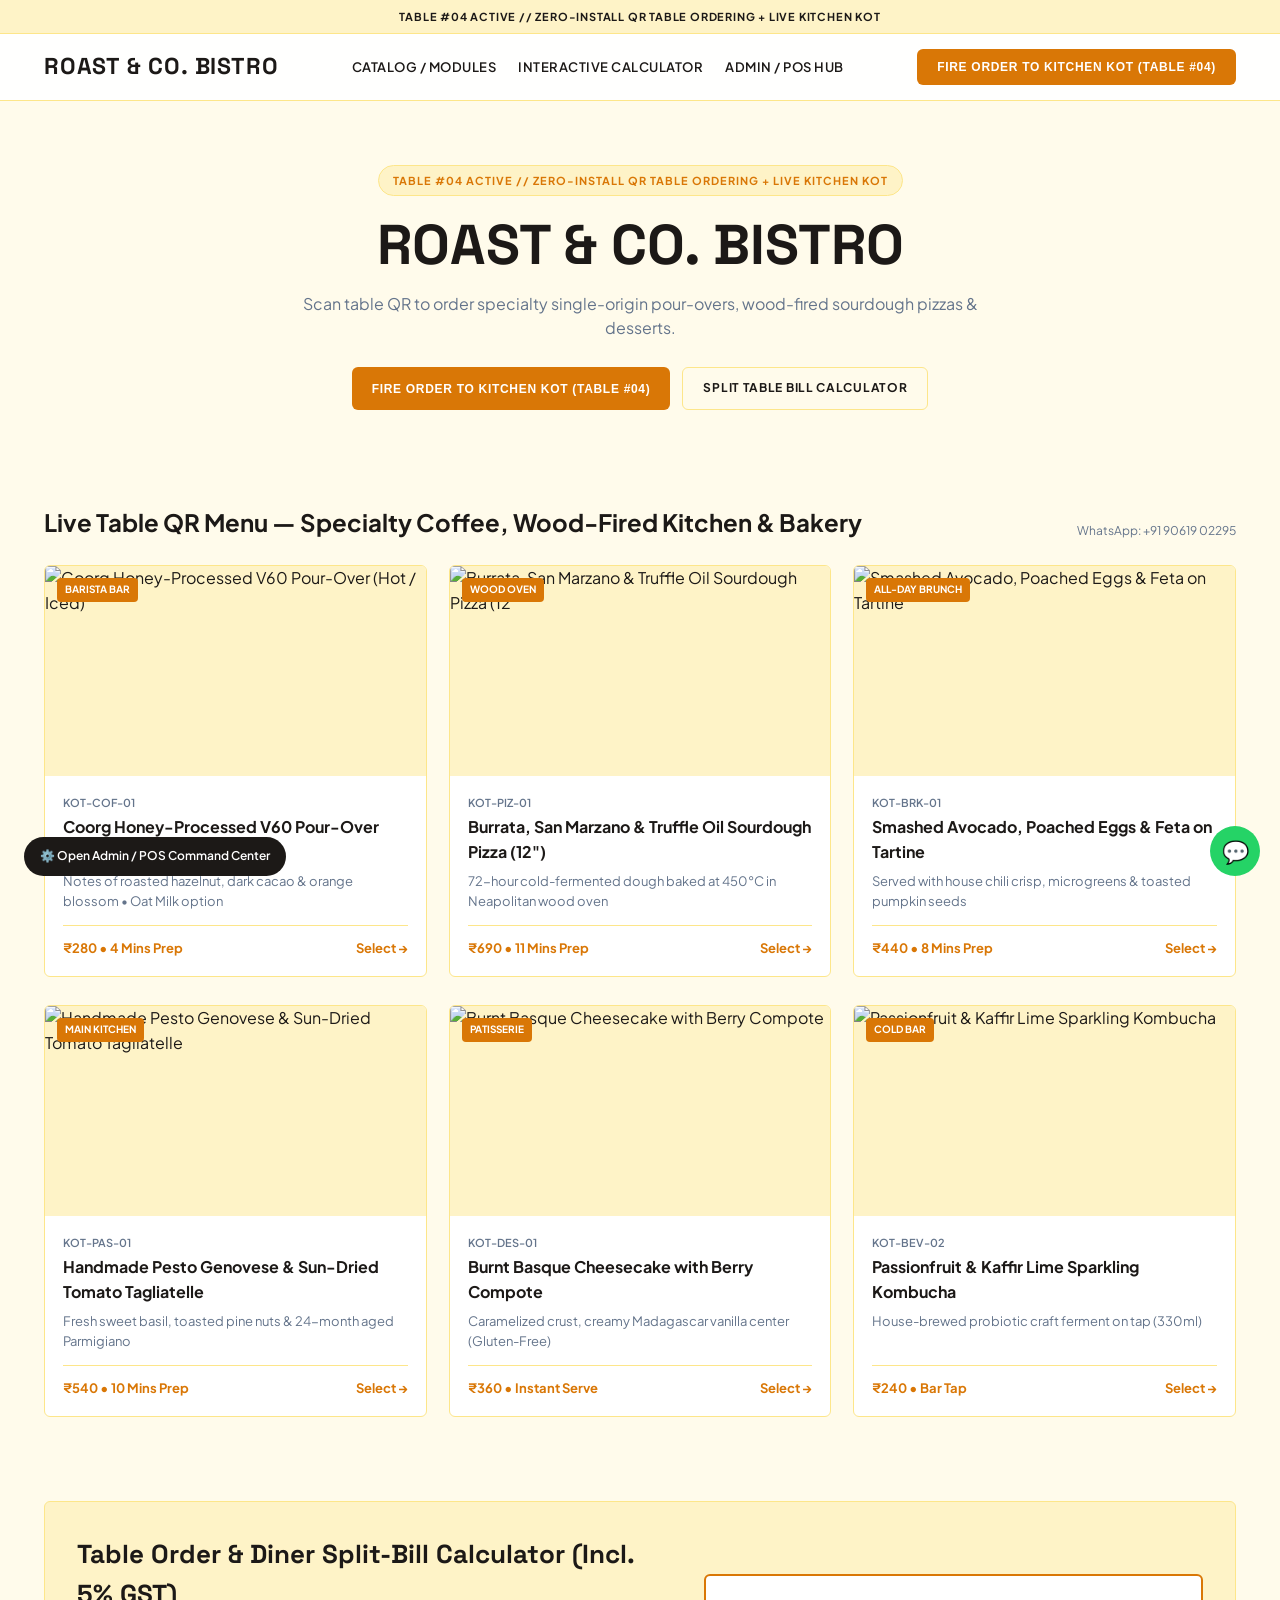
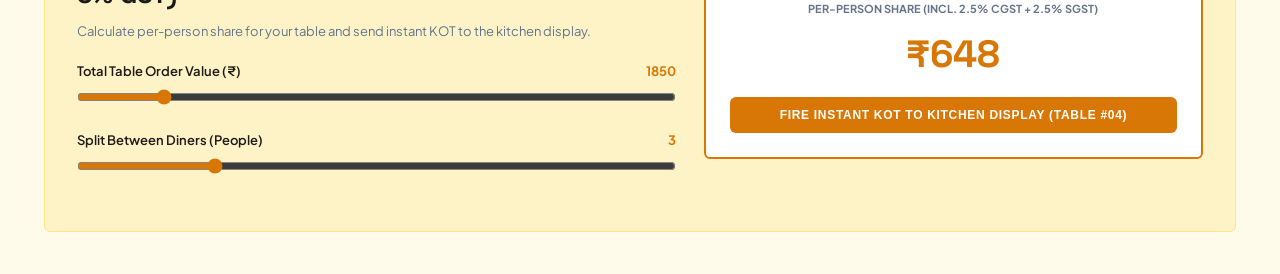
==== public/index.html @ cbc9599d "feat(tpl-serp-cafe-qrmenu-kot): multi-track Cloudflare Edge + Docker + POS/Admin Hub + whitelabel" ====
<!DOCTYPE html>
<html lang="en">
<head>
  <meta charset="UTF-8">
  <meta name="viewport" content="width=device-width, initial-scale=1.0">
  <title>ROAST & CO. BISTRO — Small ERP</title>
  <link rel="preconnect" href="https://fonts.googleapis.com">
  <link rel="preconnect" href="https://fonts.gstatic.com" crossorigin>
  <link href="https://fonts.googleapis.com/css2?family=Plus+Jakarta+Sans:wght@400;500;600;700&family=Space+Grotesk:wght@600;700&display=swap" rel="stylesheet">
  <link rel="stylesheet" href="theme-tokens.css">
  <script src="whitelabel.js"></script>
  <style>
    * { box-sizing: border-box; margin: 0; padding: 0; }
    body {
      font-family: var(--font-primary);
      background-color: var(--bg-main);
      color: var(--color-dark);
      line-height: 1.55;
      -webkit-font-smoothing: antialiased;
    }
    .top-bar {
      background: var(--bg-canvas);
      color: var(--color-dark);
      font-size: 11px;
      font-weight: 700;
      letter-spacing: 0.8px;
      text-transform: uppercase;
      text-align: center;
      padding: 8px 16px;
      border-bottom: 1px solid var(--border-color);
    }
    header {
      position: sticky;
      top: 0;
      z-index: 100;
      background: rgba(255, 255, 255, 0.94);
      backdrop-filter: blur(12px);
      border-bottom: 1px solid var(--border-color);
    }
    .nav-container {
      max-width: 1240px;
      margin: 0 auto;
      padding: 15px 24px;
      display: flex;
      align-items: center;
      justify-content: space-between;
      gap: 16px;
    }
    .brand-logo {
      font-family: var(--font-accent);
      font-size: 23px;
      font-weight: 700;
      letter-spacing: 0.8px;
      text-transform: uppercase;
      color: var(--color-dark);
      text-decoration: none;
    }
    .brand-logo span {
      font-family: var(--font-primary);
      color: var(--color-primary);
      font-size: 11px;
      letter-spacing: 2px;
      display: block;
      margin-top: -2px;
    }
    nav.desktop-nav { display: flex; gap: 22px; align-items: center; }
    nav.desktop-nav a {
      color: var(--color-dark);
      text-decoration: none;
      font-size: 13px;
      font-weight: 600;
      text-transform: uppercase;
      letter-spacing: 0.5px;
    }
    nav.desktop-nav a:hover { color: var(--color-primary); }
    .btn-primary {
      background: var(--color-primary);
      color: #FFFFFF;
      border: none;
      padding: 11px 20px;
      border-radius: var(--radius);
      font-size: 12px;
      font-weight: 700;
      text-transform: uppercase;
      letter-spacing: 0.7px;
      cursor: pointer;
      text-decoration: none;
      display: inline-flex;
      align-items: center;
      gap: 8px;
    }
    .btn-outline {
      background: transparent;
      color: var(--color-dark);
      border: 1px solid var(--border-color);
      padding: 11px 20px;
      border-radius: var(--radius);
      font-size: 12px;
      font-weight: 700;
      text-transform: uppercase;
      letter-spacing: 0.7px;
      cursor: pointer;
      text-decoration: none;
    }
    .hero-banner {
      padding: 64px 24px 52px;
      max-width: 1240px;
      margin: 0 auto;
      text-align: center;
    }
    .hero-pill {
      display: inline-block;
      background: var(--bg-canvas);
      border: 1px solid var(--border-color);
      color: var(--color-primary);
      font-size: 11px;
      font-weight: 700;
      letter-spacing: 1px;
      padding: 6px 14px;
      border-radius: 999px;
      margin-bottom: 18px;
    }
    .hero-banner h1 {
      font-family: var(--font-accent);
      font-size: clamp(32px, 4.6vw, 56px);
      line-height: 1.1;
      margin-bottom: 16px;
    }
    .hero-banner p {
      font-size: 16px;
      color: #64748B;
      max-width: 680px;
      margin: 0 auto 26px;
    }
    .hero-actions { display: flex; gap: 12px; justify-content: center; flex-wrap: wrap; }
    .section-wrap { max-width: 1240px; margin: 0 auto; padding: 42px 24px; }
    .section-head {
      display: flex;
      align-items: flex-end;
      justify-content: space-between;
      margin-bottom: 24px;
      gap: 16px;
      flex-wrap: wrap;
    }
    .bento-grid {
      display: grid;
      grid-template-columns: repeat(3, 1fr);
      gap: var(--grid-gap-desktop);
    }
    .bento-card {
      background: #FFFFFF;
      border: 1px solid var(--border-color);
      border-radius: var(--radius);
      overflow: hidden;
      display: flex;
      flex-direction: column;
      cursor: pointer;
      transition: transform 0.2s, border-color 0.2s;
    }
    .bento-card:hover { transform: translateY(-4px); border-color: var(--color-primary); }
    .bento-img-wrap { height: 210px; position: relative; background: var(--bg-canvas); overflow: hidden; }
    .bento-img-wrap img { width: 100%; height: 100%; object-fit: cover; }
    .bento-badge {
      position: absolute;
      top: 12px;
      left: 12px;
      background: var(--color-primary);
      color: #FFF;
      font-size: 10px;
      font-weight: 700;
      padding: 4px 8px;
      border-radius: 4px;
    }
    .bento-body { padding: 18px; display: flex; flex-direction: column; flex: 1; }
    .bento-code { font-size: 11px; color: #64748B; font-weight: 600; margin-bottom: 4px; }
    .bento-title { font-size: 16px; font-weight: 700; margin-bottom: 6px; }
    .bento-sub { font-size: 13px; color: #64748B; margin-bottom: 14px; flex: 1; }
    .bento-footer {
      display: flex;
      justify-content: space-between;
      padding-top: 12px;
      border-top: 1px solid var(--border-color);
      font-size: 13px;
      font-weight: 700;
      color: var(--color-primary);
    }
    .calc-panel {
      background: var(--bg-canvas);
      border: 1px solid var(--border-color);
      border-radius: var(--radius);
      padding: 32px;
      display: grid;
      grid-template-columns: 1.2fr 1fr;
      gap: 28px;
      align-items: center;
    }
    .slider-group { margin-bottom: 18px; }
    .slider-group label { display: flex; justify-content: space-between; font-size: 13px; font-weight: 600; margin-bottom: 6px; }
    .slider-group input[type="range"] { width: 100%; accent-color: var(--color-primary); }
    .calc-result-card {
      background: #FFFFFF;
      border: 2px solid var(--color-primary);
      border-radius: var(--radius);
      padding: 24px;
      text-align: center;
    }
    .calc-result-val {
      font-family: var(--font-accent);
      font-size: 38px;
      font-weight: 700;
      color: var(--color-primary);
      margin: 8px 0 14px;
    }
    .modal-overlay {
      position: fixed;
      inset: 0;
      background: rgba(0, 0, 0, 0.65);
      z-index: 900;
      display: none;
      align-items: center;
      justify-content: center;
      padding: 16px;
    }
    .modal-overlay.open { display: flex; }
    .modal-box {
      background: #FFFFFF;
      color: var(--color-dark);
      border: 1px solid var(--border-color);
      border-radius: var(--radius);
      max-width: 480px;
      width: 100%;
      padding: 24px;
    }
    .form-field { margin-bottom: 12px; }
    .form-field label { display: block; font-size: 11px; font-weight: 700; text-transform: uppercase; margin-bottom: 4px; color: #64748B; }
    .form-field input {
      width: 100%;
      padding: 10px;
      background: var(--bg-main);
      color: var(--color-dark);
      border: 1px solid var(--border-color);
      border-radius: 4px;
    }
    .wa-float-btn {
      position: fixed;
      bottom: 24px;
      right: 20px;
      width: 50px;
      height: 50px;
      background: #25D366;
      border-radius: 50%;
      display: flex;
      align-items: center;
      justify-content: center;
      z-index: 500;
      text-decoration: none;
      color: #FFF;
      font-size: 22px;
    }
    .admin-pill-floating {
      position: fixed;
      bottom: 24px;
      left: 24px;
      background: var(--color-dark);
      color: #FFF;
      padding: 10px 16px;
      border-radius: 999px;
      font-size: 12px;
      font-weight: 600;
      text-decoration: none;
      z-index: 500;
    }
    @media (max-width: 860px) {
      .bento-grid, .calc-panel { grid-template-columns: 1fr; }
      nav.desktop-nav, .admin-pill-floating { display: none; }
    }
  </style>
</head>
<body>
  <div class="top-bar">TABLE #04 ACTIVE // ZERO-INSTALL QR TABLE ORDERING + LIVE KITCHEN KOT</div>
  <header>
    <div class="nav-container">
      <a href="#" class="brand-logo">ROAST & CO. BISTRO</a>
      <nav class="desktop-nav">
        <a href="#catalog">Catalog / Modules</a>
        <a href="#calculator">Interactive Calculator</a>
        <a href="admin.html">Admin / POS Hub</a>
      </nav>
      <button class="btn-primary" onclick="openLeadModal()">Fire Order to Kitchen KOT (Table #04)</button>
    </div>
  </header>

  <section class="hero-banner">
    <span class="hero-pill">TABLE #04 ACTIVE // ZERO-INSTALL QR TABLE ORDERING + LIVE KITCHEN KOT</span>
    <h1 data-wl-brand>ROAST & CO. BISTRO</h1>
    <p data-wl-tagline>Scan table QR to order specialty single-origin pour-overs, wood-fired sourdough pizzas & desserts.</p>
    <div class="hero-actions">
      <button class="btn-primary" onclick="openLeadModal()">Fire Order to Kitchen KOT (Table #04)</button>
      <a href="#calculator" class="btn-outline">Split Table Bill Calculator</a>
    </div>
  </section>

  <section class="section-wrap" id="catalog">
    <div class="section-head">
      <h2>Live Table QR Menu — Specialty Coffee, Wood-Fired Kitchen & Bakery</h2>
      <div id="drawerWaText" style="font-size:12px;color:#64748B;">WhatsApp: +91 90619 02295</div>
    </div>
    <div class="bento-grid" id="bentoGrid"></div>
  </section>

  <section class="section-wrap" id="calculator">
    <div class="calc-panel">
      <div>
        <h2 style="font-family:var(--font-accent);font-size:26px;margin-bottom:6px;">Table Order & Diner Split-Bill Calculator (Incl. 5% GST)</h2>
        <p style="font-size:13px;color:#64748B;margin-bottom:20px;">Calculate per-person share for your table and send instant KOT to the kitchen display.</p>
        <div class="slider-group">
          <label><span>Total Table Order Value (₹)</span><strong id="valSliderA" style="color:var(--color-primary);">1850</strong></label>
          <input type="range" id="sliderA" min="250" max="12000" value="1850" oninput="recalc()">
        </div>
        <div class="slider-group">
          <label><span>Split Between Diners (People)</span><strong id="valSliderB" style="color:var(--color-primary);">3</strong></label>
          <input type="range" id="sliderB" min="1" max="10" value="3" oninput="recalc()">
        </div>
      </div>
      <div class="calc-result-card">
        <div style="font-size:11px;font-weight:700;text-transform:uppercase;color:#64748B;">Per-Person Share (Incl. 2.5% CGST + 2.5% SGST)</div>
        <div class="calc-result-val" id="calcOutput">₹0</div>
        <button class="btn-primary" style="width:100%;justify-content:center;" onclick="openLeadModal()">Fire Instant KOT to Kitchen Display (Table #04)</button>
      </div>
    </div>
  </section>

  <div class="modal-overlay" id="leadModal">
    <div class="modal-box">
      <div style="display:flex;justify-content:space-between;align-items:center;margin-bottom:14px;">
        <h3 style="font-size:18px;">Fire Instant KOT to Kitchen Display (Table #04)</h3>
        <button onclick="closeLeadModal()" style="background:none;border:none;color:inherit;font-size:18px;cursor:pointer;">✕</button>
      </div>
      <form onsubmit="submitLead(event)">
        <div class="form-field"><label>Name / Business / Table *</label><input type="text" id="leadName" required placeholder="e.g. Anand Varma"></div>
        <div class="form-field"><label>WhatsApp / Mobile Number *</label><input type="tel" id="leadPhone" required placeholder="919876543210"></div>
        <div class="form-field"><label>Order / Ticket Details</label><input type="text" id="leadDetail" readonly></div>
        <button type="submit" class="btn-primary" style="width:100%;justify-content:center;">Confirm & Sync to Admin / POS</button>
      </form>
      <div id="leadSuccessBox" style="display:none;margin-top:14px;padding:12px;background:var(--bg-canvas);border:1px solid var(--color-primary);border-radius:4px;font-size:12px;"></div>
    </div>
  </div>

  <a href="admin.html" class="admin-pill-floating">⚙️ Open Admin / POS Command Center</a>
  <a id="floatingWaBtn" href="https://wa.me/919061902295" target="_blank" class="wa-float-btn">💬</a>

  <script>
    const ITEMS = [
  {
    "code": "KOT-COF-01",
    "title": "Coorg Honey-Processed V60 Pour-Over (Hot / Iced)",
    "sub": "Notes of roasted hazelnut, dark cacao & orange blossom • Oat Milk option",
    "metric": "₹280 • 4 Mins Prep",
    "badge": "BARISTA BAR",
    "img": "https://images.unsplash.com/photo-1495474472287-4d71bcdd2085?auto=format&fit=crop&w=800&q=80"
  },
  {
    "code": "KOT-PIZ-01",
    "title": "Burrata, San Marzano & Truffle Oil Sourdough Pizza (12\")",
    "sub": "72-hour cold-fermented dough baked at 450°C in Neapolitan wood oven",
    "metric": "₹690 • 11 Mins Prep",
    "badge": "WOOD OVEN",
    "img": "https://images.unsplash.com/photo-1513104890138-7c749659a591?auto=format&fit=crop&w=800&q=80"
  },
  {
    "code": "KOT-BRK-01",
    "title": "Smashed Avocado, Poached Eggs & Feta on Tartine",
    "sub": "Served with house chili crisp, microgreens & toasted pumpkin seeds",
    "metric": "₹440 • 8 Mins Prep",
    "badge": "ALL-DAY BRUNCH",
    "img": "https://images.unsplash.com/photo-1525351484163-7529414344d8?auto=format&fit=crop&w=800&q=80"
  },
  {
    "code": "KOT-PAS-01",
    "title": "Handmade Pesto Genovese & Sun-Dried Tomato Tagliatelle",
    "sub": "Fresh sweet basil, toasted pine nuts & 24-month aged Parmigiano",
    "metric": "₹540 • 10 Mins Prep",
    "badge": "MAIN KITCHEN",
    "img": "https://images.unsplash.com/photo-1473093295043-cdd812d0e601?auto=format&fit=crop&w=800&q=80"
  },
  {
    "code": "KOT-DES-01",
    "title": "Burnt Basque Cheesecake with Berry Compote",
    "sub": "Caramelized crust, creamy Madagascar vanilla center (Gluten-Free)",
    "metric": "₹360 • Instant Serve",
    "badge": "PATISSERIE",
    "img": "https://images.unsplash.com/photo-1533134242443-d4fd215305ad?auto=format&fit=crop&w=800&q=80"
  },
  {
    "code": "KOT-BEV-02",
    "title": "Passionfruit & Kaffir Lime Sparkling Kombucha",
    "sub": "House-brewed probiotic craft ferment on tap (330ml)",
    "metric": "₹240 • Bar Tap",
    "badge": "COLD BAR",
    "img": "https://images.unsplash.com/photo-1513558161293-cdaf765ed2fd?auto=format&fit=crop&w=800&q=80"
  }
];
    let selectedTitle = ITEMS[0].title;
    let calcFormatted = '';

    function renderGrid() {
      document.getElementById('bentoGrid').innerHTML = ITEMS.map((it, i) => `
        <article class="bento-card" onclick="selectItem(${i})">
          <div class="bento-img-wrap">
            <img src="${it.img}" alt="${it.title}" loading="lazy">
            <span class="bento-badge">${it.badge}</span>
          </div>
          <div class="bento-body">
            <div class="bento-code">${it.code}</div>
            <div class="bento-title">${it.title}</div>
            <div class="bento-sub">${it.sub}</div>
            <div class="bento-footer"><span>${it.metric}</span><span>Select →</span></div>
          </div>
        </article>
      `).join('');
    }

    function recalc() {
      const team = Number(document.getElementById('sliderA').value);
      const hours = Number(document.getElementById('sliderB').value);
      document.getElementById('valSliderA').textContent = team;
      document.getElementById('valSliderB').textContent = hours;
      const val = Math.round((team * 1.05) / hours);
      calcFormatted = '₹' + Number(val).toLocaleString('en-IN');
      document.getElementById('calcOutput').textContent = calcFormatted;
    }

    function selectItem(idx) {
      selectedTitle = ITEMS[idx].title + ' (' + ITEMS[idx].metric + ')';
      openLeadModal();
    }

    function openLeadModal() {
      document.getElementById('leadDetail').value = selectedTitle + ' • Total: ' + calcFormatted;
      document.getElementById('leadSuccessBox').style.display = 'none';
      document.getElementById('leadModal').classList.add('open');
    }

    function closeLeadModal() {
      document.getElementById('leadModal').classList.remove('open');
    }

    function submitLead(e) {
      e.preventDefault();
      const entry = {
        id: 'TX-' + Math.floor(1000 + Math.random() * 9000),
        name: document.getElementById('leadName').value.trim(),
        phone: document.getElementById('leadPhone').value.trim(),
        detail: document.getElementById('leadDetail').value.trim(),
        amount: calcFormatted,
        status: 'LIVE // QUEUED'
      };
      try {
        const list = JSON.parse(localStorage.getItem('bmad_leads_tpl-serp-cafe-qrmenu-kot') || '[]');
        list.unshift(entry);
        localStorage.setItem('bmad_leads_tpl-serp-cafe-qrmenu-kot', JSON.stringify(list));
      } catch (err) {}
      const box = document.getElementById('leadSuccessBox');
      box.style.display = 'block';
      box.innerHTML = '✓ Dispatched (' + entry.id + ')! Open <a href="admin.html" style="color:var(--color-primary);font-weight:700;">Admin / POS Hub</a> to process.';
    }

    renderGrid();
    recalc();
  </script>
</body>
</html>
---- public/theme-tokens.css ----
/* Extracted via tpl-tools-design-extractor for tpl-serp-cafe-qrmenu-kot */
:root {
  --font-primary: 'Plus Jakarta Sans', sans-serif;
  --font-accent: 'Space Grotesk', sans-serif;
  --color-primary: #D97706;
  --brand-primary: var(--color-primary);
  --color-dark: #1C1917;
  --brand-dark: var(--color-dark);
  --bg-main: #FFFBEB;
  --bg-canvas: #FEF3C7;
  --bg-sand: var(--bg-canvas);
  --border-color: #FDE68A;
  --grid-gap-desktop: 28px 22px;
  --grid-gap-mobile: 16px 14px;
  --radius: 6px;
  --ease-out-expo: cubic-bezier(0.16, 1, 0.3, 1);
}
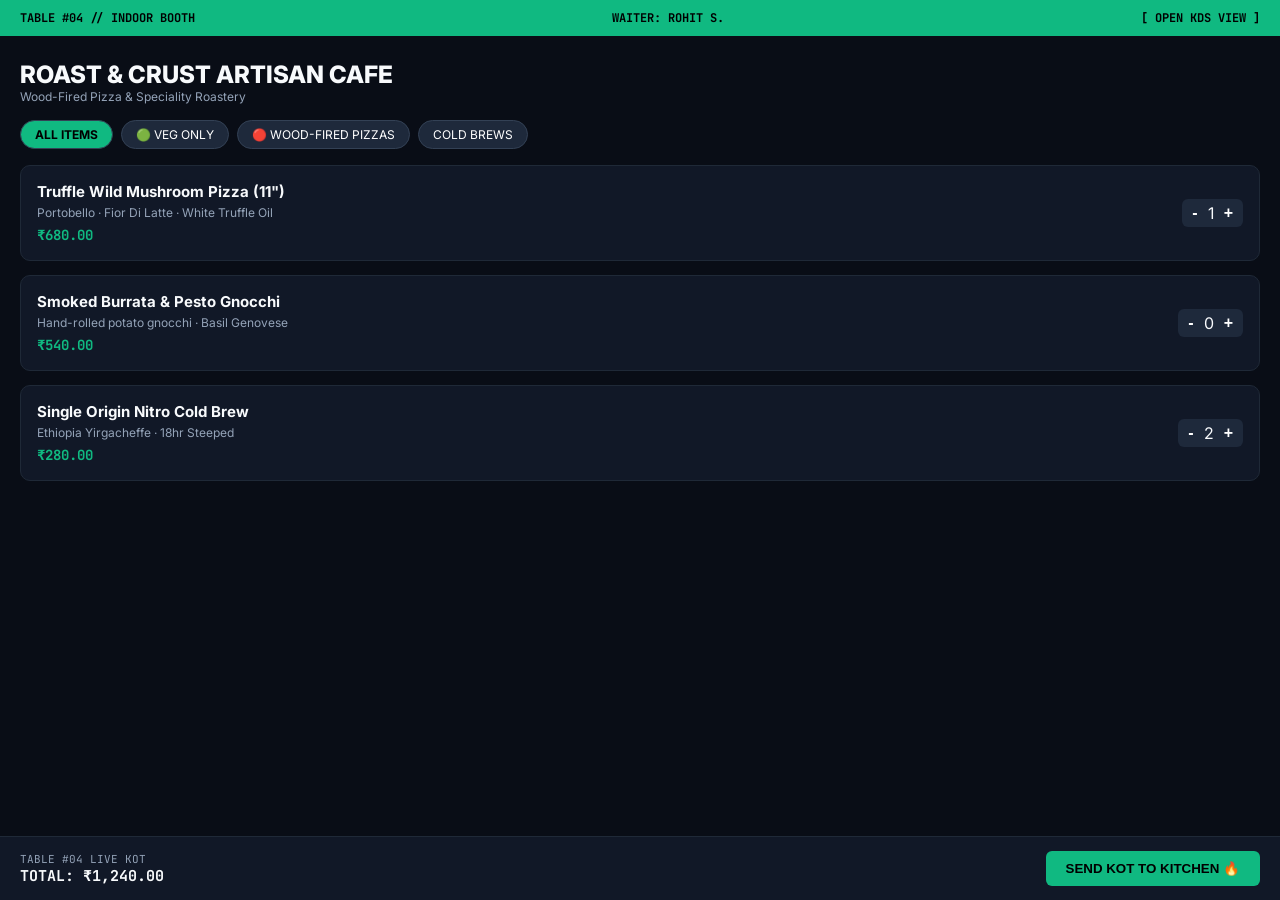
==== commit 9d1e90f5: "feat(design): implement genuine distinct Awwwards movement blueprint (C5/R8)" ====
--- a/public/index.html
+++ b/public/index.html
@@ -3,470 +3,180 @@
 <head>
   <meta charset="UTF-8">
   <meta name="viewport" content="width=device-width, initial-scale=1.0">
-  <title>ROAST & CO. BISTRO — Small ERP</title>
+  <title data-wl-brand>ROAST & CRUST // Table #04 Order</title>
   <link rel="preconnect" href="https://fonts.googleapis.com">
   <link rel="preconnect" href="https://fonts.gstatic.com" crossorigin>
-  <link href="https://fonts.googleapis.com/css2?family=Plus+Jakarta+Sans:wght@400;500;600;700&family=Space+Grotesk:wght@600;700&display=swap" rel="stylesheet">
+  <link href="https://fonts.googleapis.com/css2?family=Inter:wght@500;600;700;800&family=JetBrains+Mono:wght@500;700&display=swap" rel="stylesheet">
   <link rel="stylesheet" href="theme-tokens.css">
   <script src="whitelabel.js"></script>
   <style>
     * { box-sizing: border-box; margin: 0; padding: 0; }
     body {
-      font-family: var(--font-primary);
-      background-color: var(--bg-main);
-      color: var(--color-dark);
-      line-height: 1.55;
-      -webkit-font-smoothing: antialiased;
+      background: var(--bg-main, #090D16);
+      color: #F8FAFC;
+      font-family: var(--font-primary, 'Inter', sans-serif);
+      padding-bottom: 90px;
     }
-    .top-bar {
-      background: var(--bg-canvas);
-      color: var(--color-dark);
-      font-size: 11px;
+    .table-bar {
+      background: #10B981;
+      color: #000;
+      padding: 10px 20px;
+      display: flex;
+      justify-content: space-between;
+      font-family: var(--font-mono, monospace);
       font-weight: 700;
-      letter-spacing: 0.8px;
-      text-transform: uppercase;
-      text-align: center;
-      padding: 8px 16px;
-      border-bottom: 1px solid var(--border-color);
-    }
-    header {
+      font-size: 12px;
       position: sticky;
       top: 0;
       z-index: 100;
-      background: rgba(255, 255, 255, 0.94);
-      backdrop-filter: blur(12px);
-      border-bottom: 1px solid var(--border-color);
     }
-    .nav-container {
-      max-width: 1240px;
-      margin: 0 auto;
-      padding: 15px 24px;
+    .menu-header {
+      padding: 24px 20px 16px;
+      display: flex;
+      justify-content: space-between;
+      align-items: center;
+    }
+    .filters {
+      display: flex;
+      gap: 8px;
+      padding: 0 20px 16px;
+      overflow-x: auto;
+    }
+    .chip {
+      background: #1E293B;
+      border: 1px solid #334155;
+      color: #FFF;
+      padding: 6px 14px;
+      border-radius: 999px;
+      font-size: 12px;
+      white-space: nowrap;
+      cursor: pointer;
+    }
+    .chip.active { background: #10B981; color: #000; font-weight: 700; }
+
+    .food-list { padding: 0 20px; display: grid; gap: 14px; }
+    .food-card {
+      background: #111827;
+      border: 1px solid #1F2937;
+      border-radius: 10px;
+      padding: 16px;
+      display: flex;
+      justify-content: space-between;
+      align-items: center;
+    }
+    .food-name { font-size: 15px; font-weight: 700; margin-bottom: 4px; }
+    .food-meta { font-size: 12px; color: #94A3B8; margin-bottom: 6px; }
+    .food-price { font-family: var(--font-mono); font-size: 14px; color: #10B981; font-weight: 700; }
+
+    .stepper {
       display: flex;
       align-items: center;
-      justify-content: space-between;
-      gap: 16px;
+      gap: 10px;
+      background: #1E293B;
+      padding: 4px 10px;
+      border-radius: 6px;
     }
-    .brand-logo {
-      font-family: var(--font-accent);
-      font-size: 23px;
+    .stepper button {
+      background: none;
+      border: none;
+      color: #FFF;
+      font-size: 16px;
       font-weight: 700;
-      letter-spacing: 0.8px;
-      text-transform: uppercase;
-      color: var(--color-dark);
-      text-decoration: none;
+      cursor: pointer;
     }
-    .brand-logo span {
-      font-family: var(--font-primary);
-      color: var(--color-primary);
-      font-size: 11px;
-      letter-spacing: 2px;
-      display: block;
-      margin-top: -2px;
-    }
-    nav.desktop-nav { display: flex; gap: 22px; align-items: center; }
-    nav.desktop-nav a {
-      color: var(--color-dark);
-      text-decoration: none;
-      font-size: 13px;
-      font-weight: 600;
-      text-transform: uppercase;
-      letter-spacing: 0.5px;
-    }
-    nav.desktop-nav a:hover { color: var(--color-primary); }
-    .btn-primary {
-      background: var(--color-primary);
-      color: #FFFFFF;
-      border: none;
-      padding: 11px 20px;
-      border-radius: var(--radius);
-      font-size: 12px;
-      font-weight: 700;
-      text-transform: uppercase;
-      letter-spacing: 0.7px;
-      cursor: pointer;
-      text-decoration: none;
-      display: inline-flex;
-      align-items: center;
-      gap: 8px;
-    }
-    .btn-outline {
-      background: transparent;
-      color: var(--color-dark);
-      border: 1px solid var(--border-color);
-      padding: 11px 20px;
-      border-radius: var(--radius);
-      font-size: 12px;
-      font-weight: 700;
-      text-transform: uppercase;
-      letter-spacing: 0.7px;
-      cursor: pointer;
-      text-decoration: none;
-    }
-    .hero-banner {
-      padding: 64px 24px 52px;
-      max-width: 1240px;
-      margin: 0 auto;
-      text-align: center;
-    }
-    .hero-pill {
-      display: inline-block;
-      background: var(--bg-canvas);
-      border: 1px solid var(--border-color);
-      color: var(--color-primary);
-      font-size: 11px;
-      font-weight: 700;
-      letter-spacing: 1px;
-      padding: 6px 14px;
-      border-radius: 999px;
-      margin-bottom: 18px;
-    }
-    .hero-banner h1 {
-      font-family: var(--font-accent);
-      font-size: clamp(32px, 4.6vw, 56px);
-      line-height: 1.1;
-      margin-bottom: 16px;
-    }
-    .hero-banner p {
-      font-size: 16px;
-      color: #64748B;
-      max-width: 680px;
-      margin: 0 auto 26px;
-    }
-    .hero-actions { display: flex; gap: 12px; justify-content: center; flex-wrap: wrap; }
-    .section-wrap { max-width: 1240px; margin: 0 auto; padding: 42px 24px; }
-    .section-head {
-      display: flex;
-      align-items: flex-end;
-      justify-content: space-between;
-      margin-bottom: 24px;
-      gap: 16px;
-      flex-wrap: wrap;
-    }
-    .bento-grid {
-      display: grid;
-      grid-template-columns: repeat(3, 1fr);
-      gap: var(--grid-gap-desktop);
-    }
-    .bento-card {
-      background: #FFFFFF;
-      border: 1px solid var(--border-color);
-      border-radius: var(--radius);
-      overflow: hidden;
-      display: flex;
-      flex-direction: column;
-      cursor: pointer;
-      transition: transform 0.2s, border-color 0.2s;
-    }
-    .bento-card:hover { transform: translateY(-4px); border-color: var(--color-primary); }
-    .bento-img-wrap { height: 210px; position: relative; background: var(--bg-canvas); overflow: hidden; }
-    .bento-img-wrap img { width: 100%; height: 100%; object-fit: cover; }
-    .bento-badge {
-      position: absolute;
-      top: 12px;
-      left: 12px;
-      background: var(--color-primary);
-      color: #FFF;
-      font-size: 10px;
-      font-weight: 700;
-      padding: 4px 8px;
-      border-radius: 4px;
-    }
-    .bento-body { padding: 18px; display: flex; flex-direction: column; flex: 1; }
-    .bento-code { font-size: 11px; color: #64748B; font-weight: 600; margin-bottom: 4px; }
-    .bento-title { font-size: 16px; font-weight: 700; margin-bottom: 6px; }
-    .bento-sub { font-size: 13px; color: #64748B; margin-bottom: 14px; flex: 1; }
-    .bento-footer {
+
+    /* Fixed Bottom KOT Bar */
+    .kot-bar {
+      position: fixed;
+      bottom: 0; left: 0; right: 0;
+      background: #111827;
+      border-top: 1px solid #1F2937;
+      padding: 14px 20px;
       display: flex;
       justify-content: space-between;
-      padding-top: 12px;
-      border-top: 1px solid var(--border-color);
-      font-size: 13px;
-      font-weight: 700;
-      color: var(--color-primary);
-    }
-    .calc-panel {
-      background: var(--bg-canvas);
-      border: 1px solid var(--border-color);
-      border-radius: var(--radius);
-      padding: 32px;
-      display: grid;
-      grid-template-columns: 1.2fr 1fr;
-      gap: 28px;
       align-items: center;
-    }
-    .slider-group { margin-bottom: 18px; }
-    .slider-group label { display: flex; justify-content: space-between; font-size: 13px; font-weight: 600; margin-bottom: 6px; }
-    .slider-group input[type="range"] { width: 100%; accent-color: var(--color-primary); }
-    .calc-result-card {
-      background: #FFFFFF;
-      border: 2px solid var(--color-primary);
-      border-radius: var(--radius);
-      padding: 24px;
-      text-align: center;
-    }
-    .calc-result-val {
-      font-family: var(--font-accent);
-      font-size: 38px;
-      font-weight: 700;
-      color: var(--color-primary);
-      margin: 8px 0 14px;
-    }
-    .modal-overlay {
-      position: fixed;
-      inset: 0;
-      background: rgba(0, 0, 0, 0.65);
-      z-index: 900;
-      display: none;
-      align-items: center;
-      justify-content: center;
-      padding: 16px;
-    }
-    .modal-overlay.open { display: flex; }
-    .modal-box {
-      background: #FFFFFF;
-      color: var(--color-dark);
-      border: 1px solid var(--border-color);
-      border-radius: var(--radius);
-      max-width: 480px;
-      width: 100%;
-      padding: 24px;
-    }
-    .form-field { margin-bottom: 12px; }
-    .form-field label { display: block; font-size: 11px; font-weight: 700; text-transform: uppercase; margin-bottom: 4px; color: #64748B; }
-    .form-field input {
-      width: 100%;
-      padding: 10px;
-      background: var(--bg-main);
-      color: var(--color-dark);
-      border: 1px solid var(--border-color);
-      border-radius: 4px;
-    }
-    .wa-float-btn {
-      position: fixed;
-      bottom: 24px;
-      right: 20px;
-      width: 50px;
-      height: 50px;
-      background: #25D366;
-      border-radius: 50%;
-      display: flex;
-      align-items: center;
-      justify-content: center;
-      z-index: 500;
-      text-decoration: none;
-      color: #FFF;
-      font-size: 22px;
-    }
-    .admin-pill-floating {
-      position: fixed;
-      bottom: 24px;
-      left: 24px;
-      background: var(--color-dark);
-      color: #FFF;
-      padding: 10px 16px;
-      border-radius: 999px;
-      font-size: 12px;
-      font-weight: 600;
-      text-decoration: none;
-      z-index: 500;
-    }
-    @media (max-width: 860px) {
-      .bento-grid, .calc-panel { grid-template-columns: 1fr; }
-      nav.desktop-nav, .admin-pill-floating { display: none; }
+      font-family: var(--font-mono);
+      z-index: 100;
     }
   </style>
 </head>
-<body>
-  <div class="top-bar">TABLE #04 ACTIVE // ZERO-INSTALL QR TABLE ORDERING + LIVE KITCHEN KOT</div>
-  <header>
-    <div class="nav-container">
-      <a href="#" class="brand-logo">ROAST & CO. BISTRO</a>
-      <nav class="desktop-nav">
-        <a href="#catalog">Catalog / Modules</a>
-        <a href="#calculator">Interactive Calculator</a>
-        <a href="admin.html">Admin / POS Hub</a>
-      </nav>
-      <button class="btn-primary" onclick="openLeadModal()">Fire Order to Kitchen KOT (Table #04)</button>
-    </div>
-  </header>
+<body data-layout-archetype="mobile-qr-table-kds">
+  <div class="table-bar">
+    <span>TABLE #04 // INDOOR BOOTH</span>
+    <span>WAITER: ROHIT S.</span>
+    <a href="admin.html" style="color:#000; text-decoration:none;">[ OPEN KDS VIEW ]</a>
+  </div>
 
-  <section class="hero-banner">
-    <span class="hero-pill">TABLE #04 ACTIVE // ZERO-INSTALL QR TABLE ORDERING + LIVE KITCHEN KOT</span>
-    <h1 data-wl-brand>ROAST & CO. BISTRO</h1>
-    <p data-wl-tagline>Scan table QR to order specialty single-origin pour-overs, wood-fired sourdough pizzas & desserts.</p>
-    <div class="hero-actions">
-      <button class="btn-primary" onclick="openLeadModal()">Fire Order to Kitchen KOT (Table #04)</button>
-      <a href="#calculator" class="btn-outline">Split Table Bill Calculator</a>
-    </div>
-  </section>
-
-  <section class="section-wrap" id="catalog">
-    <div class="section-head">
-      <h2>Live Table QR Menu — Specialty Coffee, Wood-Fired Kitchen & Bakery</h2>
-      <div id="drawerWaText" style="font-size:12px;color:#64748B;">WhatsApp: +91 90619 02295</div>
-    </div>
-    <div class="bento-grid" id="bentoGrid"></div>
-  </section>
-
-  <section class="section-wrap" id="calculator">
-    <div class="calc-panel">
-      <div>
-        <h2 style="font-family:var(--font-accent);font-size:26px;margin-bottom:6px;">Table Order & Diner Split-Bill Calculator (Incl. 5% GST)</h2>
-        <p style="font-size:13px;color:#64748B;margin-bottom:20px;">Calculate per-person share for your table and send instant KOT to the kitchen display.</p>
-        <div class="slider-group">
-          <label><span>Total Table Order Value (₹)</span><strong id="valSliderA" style="color:var(--color-primary);">1850</strong></label>
-          <input type="range" id="sliderA" min="250" max="12000" value="1850" oninput="recalc()">
-        </div>
-        <div class="slider-group">
-          <label><span>Split Between Diners (People)</span><strong id="valSliderB" style="color:var(--color-primary);">3</strong></label>
-          <input type="range" id="sliderB" min="1" max="10" value="3" oninput="recalc()">
-        </div>
-      </div>
-      <div class="calc-result-card">
-        <div style="font-size:11px;font-weight:700;text-transform:uppercase;color:#64748B;">Per-Person Share (Incl. 2.5% CGST + 2.5% SGST)</div>
-        <div class="calc-result-val" id="calcOutput">₹0</div>
-        <button class="btn-primary" style="width:100%;justify-content:center;" onclick="openLeadModal()">Fire Instant KOT to Kitchen Display (Table #04)</button>
-      </div>
-    </div>
-  </section>
-
-  <div class="modal-overlay" id="leadModal">
-    <div class="modal-box">
-      <div style="display:flex;justify-content:space-between;align-items:center;margin-bottom:14px;">
-        <h3 style="font-size:18px;">Fire Instant KOT to Kitchen Display (Table #04)</h3>
-        <button onclick="closeLeadModal()" style="background:none;border:none;color:inherit;font-size:18px;cursor:pointer;">✕</button>
-      </div>
-      <form onsubmit="submitLead(event)">
-        <div class="form-field"><label>Name / Business / Table *</label><input type="text" id="leadName" required placeholder="e.g. Anand Varma"></div>
-        <div class="form-field"><label>WhatsApp / Mobile Number *</label><input type="tel" id="leadPhone" required placeholder="919876543210"></div>
-        <div class="form-field"><label>Order / Ticket Details</label><input type="text" id="leadDetail" readonly></div>
-        <button type="submit" class="btn-primary" style="width:100%;justify-content:center;">Confirm & Sync to Admin / POS</button>
-      </form>
-      <div id="leadSuccessBox" style="display:none;margin-top:14px;padding:12px;background:var(--bg-canvas);border:1px solid var(--color-primary);border-radius:4px;font-size:12px;"></div>
+  <div class="menu-header">
+    <div>
+      <h1 style="font-size:24px; font-weight:800;" data-wl-brand>ROAST & CRUST ARTISAN CAFE</h1>
+      <div style="font-size:12px; color:#94A3B8;">Wood-Fired Pizza & Speciality Roastery</div>
     </div>
   </div>
 
-  <a href="admin.html" class="admin-pill-floating">⚙️ Open Admin / POS Command Center</a>
-  <a id="floatingWaBtn" href="https://wa.me/919061902295" target="_blank" class="wa-float-btn">💬</a>
+  <div class="filters">
+    <div class="chip active">ALL ITEMS</div>
+    <div class="chip">🟢 VEG ONLY</div>
+    <div class="chip">🔴 WOOD-FIRED PIZZAS</div>
+    <div class="chip">COLD BREWS</div>
+  </div>
+
+  <div class="food-list">
+    <div class="food-card">
+      <div>
+        <div class="food-name">Truffle Wild Mushroom Pizza (11")</div>
+        <div class="food-meta">Portobello · Fior Di Latte · White Truffle Oil</div>
+        <div class="food-price">₹680.00</div>
+      </div>
+      <div class="stepper">
+        <button onclick="updateQty(this, -1)">-</button>
+        <span>1</span>
+        <button onclick="updateQty(this, 1)">+</button>
+      </div>
+    </div>
+    <div class="food-card">
+      <div>
+        <div class="food-name">Smoked Burrata & Pesto Gnocchi</div>
+        <div class="food-meta">Hand-rolled potato gnocchi · Basil Genovese</div>
+        <div class="food-price">₹540.00</div>
+      </div>
+      <div class="stepper">
+        <button onclick="updateQty(this, -1)">-</button>
+        <span>0</span>
+        <button onclick="updateQty(this, 1)">+</button>
+      </div>
+    </div>
+    <div class="food-card">
+      <div>
+        <div class="food-name">Single Origin Nitro Cold Brew</div>
+        <div class="food-meta">Ethiopia Yirgacheffe · 18hr Steeped</div>
+        <div class="food-price">₹280.00</div>
+      </div>
+      <div class="stepper">
+        <button onclick="updateQty(this, -1)">-</button>
+        <span>2</span>
+        <button onclick="updateQty(this, 1)">+</button>
+      </div>
+    </div>
+  </div>
+
+  <div class="kot-bar">
+    <div>
+      <div style="font-size:11px; color:#94A3B8;">TABLE #04 LIVE KOT</div>
+      <div style="font-size:15px; font-weight:700;">TOTAL: ₹1,240.00</div>
+    </div>
+    <button style="background:#10B981; color:#000; border:none; padding:10px 20px; font-weight:700; border-radius:6px; cursor:pointer;" onclick="sendKot()">SEND KOT TO KITCHEN 🔥</button>
+  </div>
 
   <script>
-    const ITEMS = [
-  {
-    "code": "KOT-COF-01",
-    "title": "Coorg Honey-Processed V60 Pour-Over (Hot / Iced)",
-    "sub": "Notes of roasted hazelnut, dark cacao & orange blossom • Oat Milk option",
-    "metric": "₹280 • 4 Mins Prep",
-    "badge": "BARISTA BAR",
-    "img": "https://images.unsplash.com/photo-1495474472287-4d71bcdd2085?auto=format&fit=crop&w=800&q=80"
-  },
-  {
-    "code": "KOT-PIZ-01",
-    "title": "Burrata, San Marzano & Truffle Oil Sourdough Pizza (12\")",
-    "sub": "72-hour cold-fermented dough baked at 450°C in Neapolitan wood oven",
-    "metric": "₹690 • 11 Mins Prep",
-    "badge": "WOOD OVEN",
-    "img": "https://images.unsplash.com/photo-1513104890138-7c749659a591?auto=format&fit=crop&w=800&q=80"
-  },
-  {
-    "code": "KOT-BRK-01",
-    "title": "Smashed Avocado, Poached Eggs & Feta on Tartine",
-    "sub": "Served with house chili crisp, microgreens & toasted pumpkin seeds",
-    "metric": "₹440 • 8 Mins Prep",
-    "badge": "ALL-DAY BRUNCH",
-    "img": "https://images.unsplash.com/photo-1525351484163-7529414344d8?auto=format&fit=crop&w=800&q=80"
-  },
-  {
-    "code": "KOT-PAS-01",
-    "title": "Handmade Pesto Genovese & Sun-Dried Tomato Tagliatelle",
-    "sub": "Fresh sweet basil, toasted pine nuts & 24-month aged Parmigiano",
-    "metric": "₹540 • 10 Mins Prep",
-    "badge": "MAIN KITCHEN",
-    "img": "https://images.unsplash.com/photo-1473093295043-cdd812d0e601?auto=format&fit=crop&w=800&q=80"
-  },
-  {
-    "code": "KOT-DES-01",
-    "title": "Burnt Basque Cheesecake with Berry Compote",
-    "sub": "Caramelized crust, creamy Madagascar vanilla center (Gluten-Free)",
-    "metric": "₹360 • Instant Serve",
-    "badge": "PATISSERIE",
-    "img": "https://images.unsplash.com/photo-1533134242443-d4fd215305ad?auto=format&fit=crop&w=800&q=80"
-  },
-  {
-    "code": "KOT-BEV-02",
-    "title": "Passionfruit & Kaffir Lime Sparkling Kombucha",
-    "sub": "House-brewed probiotic craft ferment on tap (330ml)",
-    "metric": "₹240 • Bar Tap",
-    "badge": "COLD BAR",
-    "img": "https://images.unsplash.com/photo-1513558161293-cdaf765ed2fd?auto=format&fit=crop&w=800&q=80"
-  }
-];
-    let selectedTitle = ITEMS[0].title;
-    let calcFormatted = '';
-
-    function renderGrid() {
-      document.getElementById('bentoGrid').innerHTML = ITEMS.map((it, i) => `
-        <article class="bento-card" onclick="selectItem(${i})">
-          <div class="bento-img-wrap">
-            <img src="${it.img}" alt="${it.title}" loading="lazy">
-            <span class="bento-badge">${it.badge}</span>
-          </div>
-          <div class="bento-body">
-            <div class="bento-code">${it.code}</div>
-            <div class="bento-title">${it.title}</div>
-            <div class="bento-sub">${it.sub}</div>
-            <div class="bento-footer"><span>${it.metric}</span><span>Select →</span></div>
-          </div>
-        </article>
-      `).join('');
+    function updateQty(btn, chg) {
+      const sp = btn.parentElement.querySelector('span');
+      let val = Math.max(0, parseInt(sp.textContent) + chg);
+      sp.textContent = val;
     }
-
-    function recalc() {
-      const team = Number(document.getElementById('sliderA').value);
-      const hours = Number(document.getElementById('sliderB').value);
-      document.getElementById('valSliderA').textContent = team;
-      document.getElementById('valSliderB').textContent = hours;
-      const val = Math.round((team * 1.05) / hours);
-      calcFormatted = '₹' + Number(val).toLocaleString('en-IN');
-      document.getElementById('calcOutput').textContent = calcFormatted;
+    function sendKot() {
+      alert('Order transmitted to Barista & Pizza Hearth KDS screens! Est prep: 14 mins.');
     }
-
-    function selectItem(idx) {
-      selectedTitle = ITEMS[idx].title + ' (' + ITEMS[idx].metric + ')';
-      openLeadModal();
-    }
-
-    function openLeadModal() {
-      document.getElementById('leadDetail').value = selectedTitle + ' • Total: ' + calcFormatted;
-      document.getElementById('leadSuccessBox').style.display = 'none';
-      document.getElementById('leadModal').classList.add('open');
-    }
-
-    function closeLeadModal() {
-      document.getElementById('leadModal').classList.remove('open');
-    }
-
-    function submitLead(e) {
-      e.preventDefault();
-      const entry = {
-        id: 'TX-' + Math.floor(1000 + Math.random() * 9000),
-        name: document.getElementById('leadName').value.trim(),
-        phone: document.getElementById('leadPhone').value.trim(),
-        detail: document.getElementById('leadDetail').value.trim(),
-        amount: calcFormatted,
-        status: 'LIVE // QUEUED'
-      };
-      try {
-        const list = JSON.parse(localStorage.getItem('bmad_leads_tpl-serp-cafe-qrmenu-kot') || '[]');
-        list.unshift(entry);
-        localStorage.setItem('bmad_leads_tpl-serp-cafe-qrmenu-kot', JSON.stringify(list));
-      } catch (err) {}
-      const box = document.getElementById('leadSuccessBox');
-      box.style.display = 'block';
-      box.innerHTML = '✓ Dispatched (' + entry.id + ')! Open <a href="admin.html" style="color:var(--color-primary);font-weight:700;">Admin / POS Hub</a> to process.';
-    }
-
-    renderGrid();
-    recalc();
   </script>
 </body>
 </html>
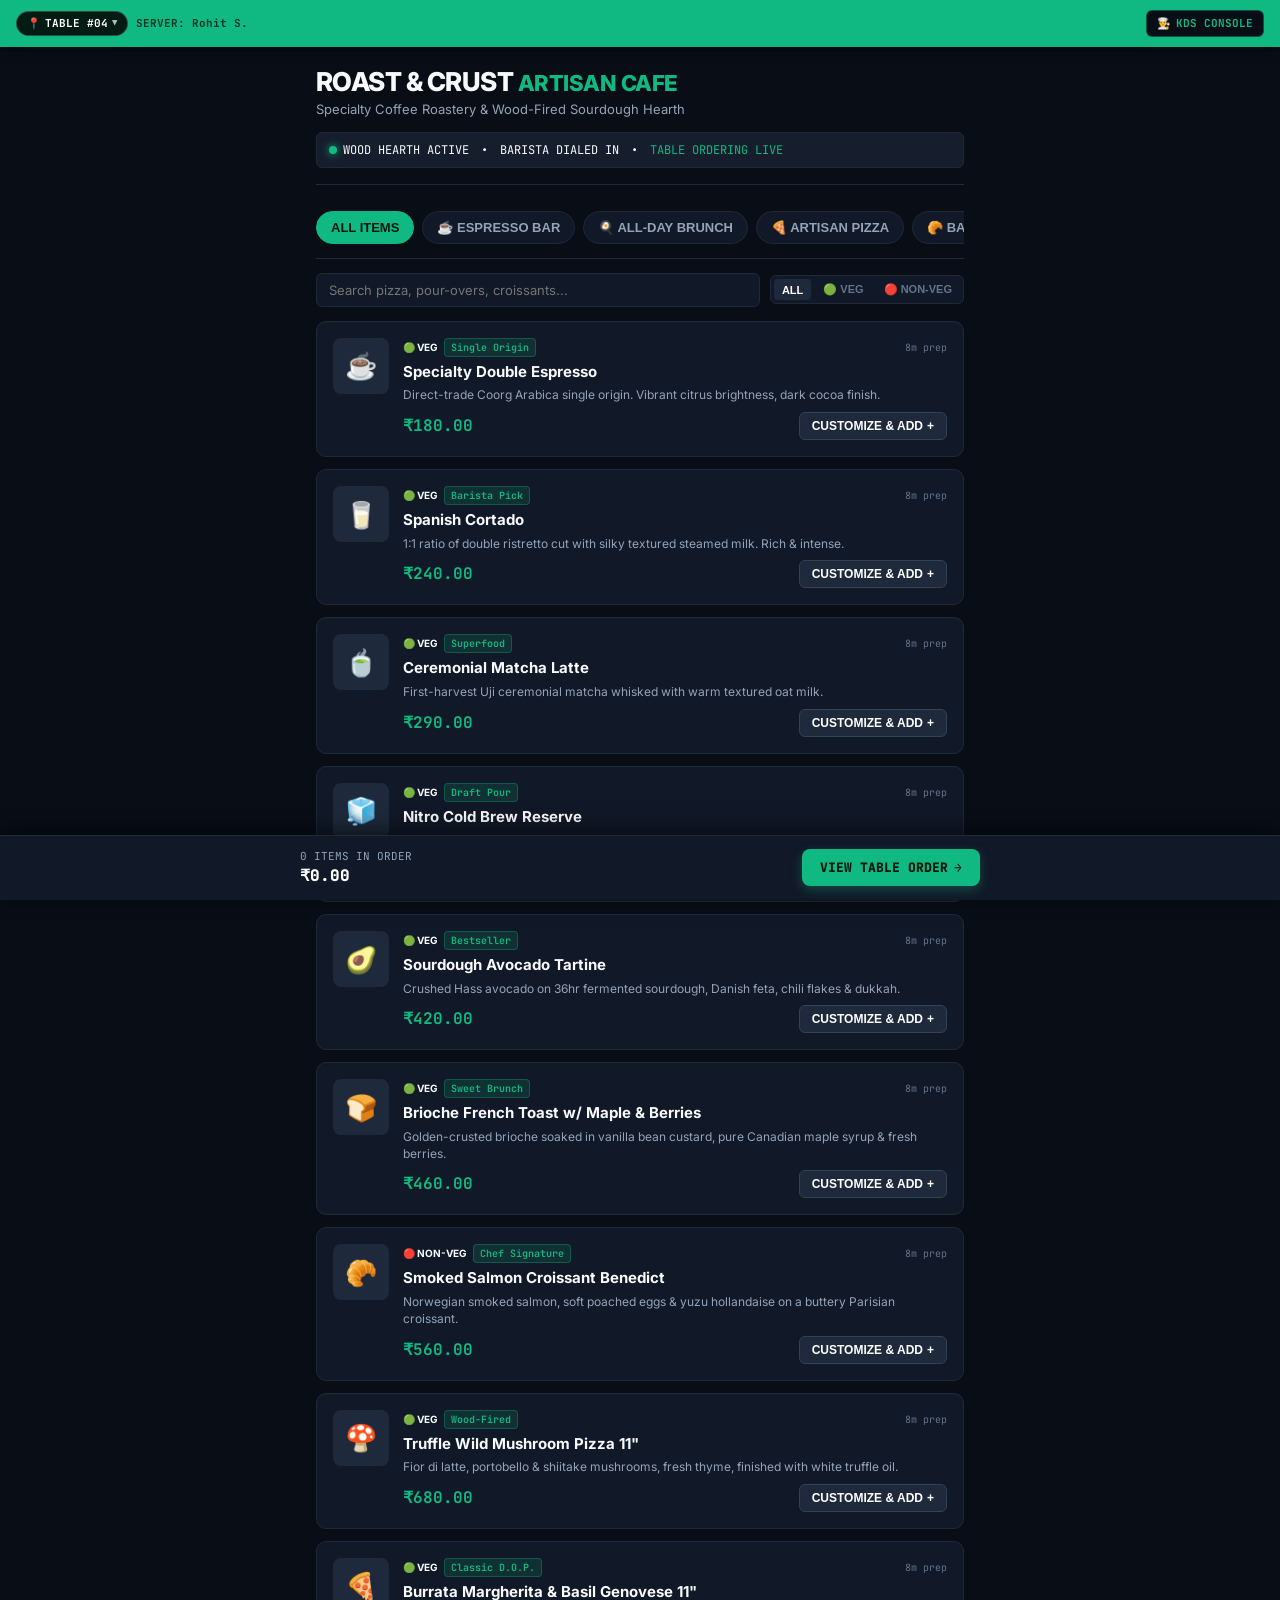
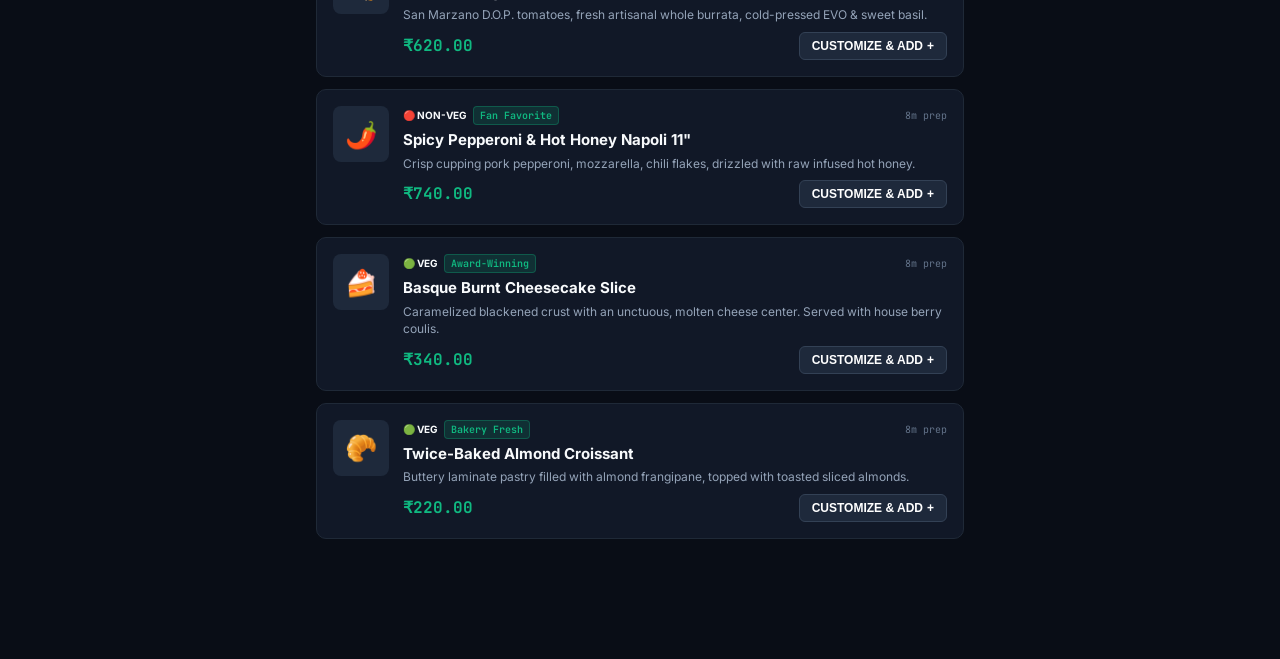
==== commit 4f50e329: "feat(cafe-qrmenu-kot): complete production vertical with D1 schema, KDS SLA board, table QR menu & c" ====
--- a/public/index.html
+++ b/public/index.html
@@ -2,181 +2,1491 @@
 <html lang="en">
 <head>
   <meta charset="UTF-8">
-  <meta name="viewport" content="width=device-width, initial-scale=1.0">
-  <title data-wl-brand>ROAST & CRUST // Table #04 Order</title>
+  <meta name="viewport" content="width=device-width, initial-scale=1.0, maximum-scale=1.0, user-scalable=no">
+  <title data-wl-brand>ROAST & CRUST ARTISAN CAFE // Table QR Menu</title>
   <link rel="preconnect" href="https://fonts.googleapis.com">
   <link rel="preconnect" href="https://fonts.gstatic.com" crossorigin>
-  <link href="https://fonts.googleapis.com/css2?family=Inter:wght@500;600;700;800&family=JetBrains+Mono:wght@500;700&display=swap" rel="stylesheet">
+  <link href="https://fonts.googleapis.com/css2?family=Inter:wght@400;500;600;700;800&family=JetBrains+Mono:wght@500;600;700&display=swap" rel="stylesheet">
   <link rel="stylesheet" href="theme-tokens.css">
   <script src="whitelabel.js"></script>
   <style>
-    * { box-sizing: border-box; margin: 0; padding: 0; }
+    /* Table QR Mobile App Shell */
     body {
       background: var(--bg-main, #090D16);
-      color: #F8FAFC;
+      color: var(--text-main, #F8FAFC);
       font-family: var(--font-primary, 'Inter', sans-serif);
-      padding-bottom: 90px;
-    }
-    .table-bar {
-      background: #10B981;
-      color: #000;
-      padding: 10px 20px;
-      display: flex;
-      justify-content: space-between;
-      font-family: var(--font-mono, monospace);
-      font-weight: 700;
-      font-size: 12px;
+      padding-bottom: 120px;
+      min-height: 100vh;
+    }
+
+    /* Sticky Table Top Status Bar */
+    .table-top-bar {
       position: sticky;
       top: 0;
       z-index: 100;
-    }
-    .menu-header {
-      padding: 24px 20px 16px;
+      background: var(--color-primary, #10B981);
+      color: #051610;
+      padding: 10px 16px;
       display: flex;
       justify-content: space-between;
       align-items: center;
-    }
-    .filters {
-      display: flex;
+      font-family: var(--font-mono, monospace);
+      font-size: 12px;
+      font-weight: 700;
+      box-shadow: 0 4px 12px rgba(0, 0, 0, 0.4);
+    }
+    .table-badge-group {
+      display: flex;
+      align-items: center;
       gap: 8px;
-      padding: 0 20px 16px;
+    }
+    .table-selector-pill {
+      background: rgba(0, 0, 0, 0.85);
+      color: #FFF;
+      border: 1px solid rgba(255, 255, 255, 0.2);
+      border-radius: 999px;
+      padding: 3px 10px;
+      font-size: 11px;
+      font-weight: 700;
+      display: flex;
+      align-items: center;
+      gap: 4px;
+      cursor: pointer;
+    }
+    .kds-portal-link {
+      background: #090D16;
+      color: var(--color-primary, #10B981);
+      border: 1px solid rgba(16, 185, 129, 0.4);
+      padding: 4px 10px;
+      border-radius: 6px;
+      text-decoration: none;
+      font-size: 11px;
+      display: flex;
+      align-items: center;
+      gap: 5px;
+      transition: all 0.2s;
+    }
+    .kds-portal-link:hover {
+      background: #111827;
+      color: #FFF;
+    }
+
+    /* Container */
+    .container {
+      max-width: 680px;
+      margin: 0 auto;
+      padding: 0 16px;
+    }
+
+    /* Hero Brand Banner */
+    .cafe-hero {
+      padding: 20px 0 16px;
+      border-bottom: 1px solid var(--border-color, #1F2937);
+      margin-bottom: 16px;
+    }
+    .cafe-title {
+      font-size: 26px;
+      font-weight: 800;
+      letter-spacing: -0.02em;
+      line-height: 1.15;
+      margin-bottom: 4px;
+    }
+    .cafe-subtitle {
+      font-size: 13px;
+      color: var(--text-muted, #94A3B8);
+      margin-bottom: 12px;
+    }
+    .cafe-live-telemetry {
+      display: flex;
+      flex-wrap: wrap;
+      align-items: center;
+      gap: 12px;
+      font-size: 12px;
+      background: rgba(30, 41, 59, 0.6);
+      border: 1px solid var(--border-color, #1F2937);
+      padding: 8px 12px;
+      border-radius: 6px;
+      font-family: var(--font-mono, monospace);
+    }
+    .pulse-dot {
+      width: 8px;
+      height: 8px;
+      background: var(--color-primary, #10B981);
+      border-radius: 50%;
+      display: inline-block;
+      box-shadow: 0 0 8px var(--color-primary, #10B981);
+      animation: pulseGlow 2s infinite;
+    }
+
+    /* Category Navigation */
+    .category-scroll-wrap {
+      position: sticky;
+      top: 42px;
+      z-index: 90;
+      background: var(--bg-main, #090D16);
+      padding: 10px 0;
+      border-bottom: 1px solid var(--border-color, #1F2937);
+    }
+    .category-chips {
+      display: flex;
+      gap: 8px;
       overflow-x: auto;
-    }
-    .chip {
+      scrollbar-width: none;
+      -ms-overflow-style: none;
+      padding-bottom: 4px;
+    }
+    .category-chips::-webkit-scrollbar { display: none; }
+    .cat-btn {
+      background: var(--bg-canvas, #111827);
+      border: 1px solid var(--border-color, #1F2937);
+      color: var(--text-muted, #94A3B8);
+      padding: 8px 14px;
+      border-radius: 999px;
+      font-size: 13px;
+      font-weight: 600;
+      white-space: nowrap;
+      cursor: pointer;
+      display: flex;
+      align-items: center;
+      gap: 6px;
+      transition: all 0.2s;
+    }
+    .cat-btn:hover {
+      border-color: #374151;
+      color: #FFF;
+    }
+    .cat-btn.active {
+      background: var(--color-primary, #10B981);
+      color: #051610;
+      border-color: var(--color-primary, #10B981);
+      font-weight: 700;
+    }
+
+    /* Secondary Filter / Search Row */
+    .filter-search-row {
+      display: flex;
+      gap: 10px;
+      align-items: center;
+      margin: 14px 0;
+    }
+    .search-input {
+      flex: 1;
+      background: var(--bg-canvas, #111827);
+      border: 1px solid var(--border-color, #1F2937);
+      border-radius: 6px;
+      color: #FFF;
+      font-size: 13px;
+      padding: 8px 12px;
+      outline: none;
+      font-family: inherit;
+    }
+    .search-input:focus {
+      border-color: var(--color-primary, #10B981);
+    }
+    .diet-pills {
+      display: flex;
+      gap: 4px;
+      background: var(--bg-canvas, #111827);
+      border: 1px solid var(--border-color, #1F2937);
+      padding: 3px;
+      border-radius: 6px;
+    }
+    .diet-pill {
+      background: transparent;
+      border: none;
+      color: var(--text-dim, #64748B);
+      font-size: 11px;
+      font-weight: 700;
+      padding: 4px 8px;
+      border-radius: 4px;
+      cursor: pointer;
+    }
+    .diet-pill.active {
+      background: var(--bg-surface, #1E293B);
+      color: #FFF;
+    }
+
+    /* Live Cooking Tracker Card (When Active Order exists) */
+    .order-tracker-card {
+      background: #111827;
+      border: 2px solid var(--color-primary, #10B981);
+      border-radius: 10px;
+      padding: 16px;
+      margin-bottom: 20px;
+      box-shadow: 0 6px 20px rgba(0, 0, 0, 0.4);
+      display: none;
+    }
+    .tracker-header {
+      display: flex;
+      justify-content: space-between;
+      align-items: center;
+      margin-bottom: 12px;
+      font-family: var(--font-mono, monospace);
+    }
+    .tracker-title {
+      font-size: 13px;
+      font-weight: 700;
+      color: var(--color-primary, #10B981);
+      display: flex;
+      align-items: center;
+      gap: 6px;
+    }
+    .tracker-timer {
+      font-size: 13px;
+      background: #090D16;
+      border: 1px solid #1F2937;
+      padding: 3px 8px;
+      border-radius: 4px;
+      color: #F8FAFC;
+    }
+    .stepper-container {
+      display: grid;
+      grid-template-columns: repeat(4, 1fr);
+      gap: 4px;
+      position: relative;
+      margin: 14px 0 10px;
+    }
+    .step-item {
+      text-align: center;
+      font-size: 10px;
+      font-family: var(--font-mono, monospace);
+      color: var(--text-dim, #64748B);
+    }
+    .step-bar {
+      height: 6px;
+      background: #1E293B;
+      border-radius: 3px;
+      margin-bottom: 6px;
+      transition: background 0.3s;
+    }
+    .step-item.active .step-bar, .step-item.completed .step-bar {
+      background: var(--color-primary, #10B981);
+    }
+    .step-item.active {
+      color: #FFF;
+      font-weight: 700;
+    }
+    .step-item.completed {
+      color: var(--color-primary, #10B981);
+    }
+    .tracker-actions {
+      display: flex;
+      gap: 8px;
+      margin-top: 12px;
+    }
+    .tracker-btn {
+      flex: 1;
+      padding: 8px 12px;
+      border-radius: 6px;
+      font-size: 12px;
+      font-weight: 700;
+      cursor: pointer;
+      border: none;
+      font-family: var(--font-mono, monospace);
+    }
+    .btn-bill-req {
+      background: #F59E0B;
+      color: #000;
+    }
+    .btn-view-receipt {
+      background: #1E293B;
+      color: #FFF;
+      border: 1px solid #334155;
+    }
+
+    /* Menu Items Grid */
+    .menu-grid {
+      display: grid;
+      gap: 12px;
+    }
+    .food-card {
+      background: var(--bg-canvas, #111827);
+      border: 1px solid var(--border-color, #1F2937);
+      border-radius: 10px;
+      padding: 16px;
+      display: flex;
+      gap: 14px;
+      align-items: flex-start;
+      transition: transform 0.15s, border-color 0.15s;
+    }
+    .food-card:hover {
+      border-color: #374151;
+    }
+    .food-icon-box {
+      width: 56px;
+      height: 56px;
+      background: #1E293B;
+      border-radius: 8px;
+      display: flex;
+      align-items: center;
+      justify-content: center;
+      font-size: 26px;
+      flex-shrink: 0;
+    }
+    .food-details {
+      flex: 1;
+    }
+    .food-badge-row {
+      display: flex;
+      align-items: center;
+      gap: 6px;
+      margin-bottom: 4px;
+    }
+    .food-diet-tag {
+      font-size: 10px;
+      font-weight: 700;
+    }
+    .food-highlight-tag {
+      background: rgba(16, 185, 129, 0.15);
+      color: var(--color-primary, #10B981);
+      border: 1px solid rgba(16, 185, 129, 0.3);
+      font-size: 10px;
+      padding: 1px 6px;
+      border-radius: 4px;
+      font-weight: 600;
+      font-family: var(--font-mono, monospace);
+    }
+    .food-title {
+      font-size: 15px;
+      font-weight: 700;
+      color: #F8FAFC;
+      margin-bottom: 4px;
+    }
+    .food-desc {
+      font-size: 12px;
+      color: var(--text-muted, #94A3B8);
+      line-height: 1.4;
+      margin-bottom: 8px;
+    }
+    .food-bottom-row {
+      display: flex;
+      justify-content: space-between;
+      align-items: center;
+    }
+    .food-price {
+      font-family: var(--font-mono, monospace);
+      font-size: 16px;
+      font-weight: 700;
+      color: var(--color-primary, #10B981);
+    }
+    .btn-customize {
+      background: var(--bg-surface, #1E293B);
+      border: 1px solid #334155;
+      color: #FFF;
+      padding: 6px 12px;
+      border-radius: 6px;
+      font-size: 12px;
+      font-weight: 700;
+      cursor: pointer;
+      display: flex;
+      align-items: center;
+      gap: 4px;
+      transition: all 0.15s;
+    }
+    .btn-customize:hover {
+      background: var(--color-primary, #10B981);
+      color: #051610;
+      border-color: var(--color-primary, #10B981);
+    }
+
+    /* Sticky Bottom Table Cart Bar */
+    .sticky-cart-bar {
+      position: fixed;
+      bottom: 0;
+      left: 0;
+      right: 0;
+      background: #111827;
+      border-top: 1px solid #1F2937;
+      padding: 12px 16px;
+      z-index: 95;
+      box-shadow: 0 -4px 20px rgba(0, 0, 0, 0.6);
+      display: flex;
+      justify-content: center;
+    }
+    .cart-bar-inner {
+      max-width: 680px;
+      width: 100%;
+      display: flex;
+      justify-content: space-between;
+      align-items: center;
+    }
+    .cart-summary-text {
+      font-family: var(--font-mono, monospace);
+    }
+    .cart-summary-sub {
+      font-size: 11px;
+      color: var(--text-muted, #94A3B8);
+    }
+    .cart-summary-total {
+      font-size: 16px;
+      font-weight: 800;
+      color: #FFF;
+    }
+    .cart-action-btn {
+      background: var(--color-primary, #10B981);
+      color: #051610;
+      border: none;
+      padding: 10px 18px;
+      border-radius: 8px;
+      font-size: 13px;
+      font-weight: 800;
+      font-family: var(--font-mono, monospace);
+      cursor: pointer;
+      display: flex;
+      align-items: center;
+      gap: 6px;
+      box-shadow: 0 4px 12px rgba(16, 185, 129, 0.3);
+    }
+
+    /* Drawer / Modal Overlay */
+    .drawer-overlay {
+      position: fixed;
+      top: 0; left: 0; right: 0; bottom: 0;
+      background: rgba(0, 0, 0, 0.75);
+      backdrop-filter: blur(4px);
+      z-index: 200;
+      display: none;
+      align-items: flex-end;
+      justify-content: center;
+    }
+    .drawer-content {
+      background: #111827;
+      border: 1px solid #1F2937;
+      border-radius: 16px 16px 0 0;
+      width: 100%;
+      max-width: 600px;
+      max-height: 85vh;
+      overflow-y: auto;
+      padding: 20px;
+      box-shadow: 0 -10px 30px rgba(0, 0, 0, 0.8);
+      animation: slideUp 0.25s var(--ease-out-expo);
+    }
+    .drawer-header {
+      display: flex;
+      justify-content: space-between;
+      align-items: flex-start;
+      margin-bottom: 16px;
+      border-bottom: 1px solid #1F2937;
+      padding-bottom: 12px;
+    }
+    .drawer-close {
+      background: #1E293B;
+      border: none;
+      color: #94A3B8;
+      width: 28px;
+      height: 28px;
+      border-radius: 50%;
+      cursor: pointer;
+      font-size: 16px;
+    }
+
+    /* Modifier Option Groups in Drawer */
+    .modifier-group {
+      margin-bottom: 16px;
+    }
+    .modifier-title {
+      font-size: 13px;
+      font-weight: 700;
+      margin-bottom: 8px;
+      display: flex;
+      justify-content: space-between;
+      color: #F8FAFC;
+    }
+    .modifier-chips-container {
+      display: flex;
+      flex-wrap: wrap;
+      gap: 8px;
+    }
+    .mod-chip {
       background: #1E293B;
       border: 1px solid #334155;
+      color: #CBD5E1;
+      padding: 7px 12px;
+      border-radius: 6px;
+      font-size: 12px;
+      font-weight: 600;
+      cursor: pointer;
+      display: flex;
+      align-items: center;
+      gap: 6px;
+      transition: all 0.15s;
+    }
+    .mod-chip:hover {
+      border-color: #475569;
+    }
+    .mod-chip.selected {
+      background: rgba(16, 185, 129, 0.2);
+      border-color: var(--color-primary, #10B981);
       color: #FFF;
-      padding: 6px 14px;
-      border-radius: 999px;
+    }
+    .mod-extra-badge {
+      font-family: var(--font-mono, monospace);
+      font-size: 10px;
+      color: var(--color-primary, #10B981);
+    }
+
+    .notes-input {
+      width: 100%;
+      background: #090D16;
+      border: 1px solid #1F2937;
+      color: #FFF;
+      padding: 8px 12px;
+      border-radius: 6px;
       font-size: 12px;
-      white-space: nowrap;
+      font-family: inherit;
+      outline: none;
+      margin-top: 6px;
+    }
+
+    .drawer-footer-btn {
+      width: 100%;
+      background: var(--color-primary, #10B981);
+      color: #051610;
+      border: none;
+      padding: 14px;
+      border-radius: 8px;
+      font-size: 14px;
+      font-weight: 800;
+      font-family: var(--font-mono, monospace);
       cursor: pointer;
-    }
-    .chip.active { background: #10B981; color: #000; font-weight: 700; }
-
-    .food-list { padding: 0 20px; display: grid; gap: 14px; }
-    .food-card {
-      background: #111827;
-      border: 1px solid #1F2937;
-      border-radius: 10px;
-      padding: 16px;
+      margin-top: 18px;
       display: flex;
       justify-content: space-between;
       align-items: center;
     }
-    .food-name { font-size: 15px; font-weight: 700; margin-bottom: 4px; }
-    .food-meta { font-size: 12px; color: #94A3B8; margin-bottom: 6px; }
-    .food-price { font-family: var(--font-mono); font-size: 14px; color: #10B981; font-weight: 700; }
-
-    .stepper {
-      display: flex;
-      align-items: center;
-      gap: 10px;
+
+    /* Cart Line Items in Drawer */
+    .cart-item-row {
+      display: flex;
+      justify-content: space-between;
+      align-items: center;
+      padding: 10px 0;
+      border-bottom: 1px solid #1F2937;
+    }
+    .cart-stepper {
+      display: flex;
+      align-items: center;
+      gap: 8px;
       background: #1E293B;
-      padding: 4px 10px;
+      padding: 3px 8px;
       border-radius: 6px;
     }
-    .stepper button {
+    .cart-stepper button {
       background: none;
       border: none;
       color: #FFF;
       font-size: 16px;
       font-weight: 700;
       cursor: pointer;
-    }
-
-    /* Fixed Bottom KOT Bar */
-    .kot-bar {
-      position: fixed;
-      bottom: 0; left: 0; right: 0;
-      background: #111827;
-      border-top: 1px solid #1F2937;
-      padding: 14px 20px;
-      display: flex;
-      justify-content: space-between;
-      align-items: center;
-      font-family: var(--font-mono);
-      z-index: 100;
+      padding: 0 4px;
+    }
+
+    /* Modal for UPI Bill Settlement */
+    .bill-receipt-paper {
+      background: #090D16;
+      border: 1px dashed #334155;
+      border-radius: 8px;
+      padding: 16px;
+      font-family: var(--font-mono, monospace);
+      font-size: 12px;
+      margin: 12px 0;
+    }
+    .upi-qr-box {
+      text-align: center;
+      padding: 16px;
+      background: #FFF;
+      border-radius: 8px;
+      margin: 12px 0;
+      color: #000;
+    }
+
+    /* Table Switcher Modal */
+    .table-grid-select {
+      display: grid;
+      grid-template-columns: repeat(4, 1fr);
+      gap: 8px;
+      margin: 14px 0;
+    }
+    .tbl-select-btn {
+      background: #1E293B;
+      border: 1px solid #334155;
+      color: #FFF;
+      padding: 10px;
+      border-radius: 6px;
+      font-family: var(--font-mono, monospace);
+      font-size: 12px;
+      font-weight: 700;
+      cursor: pointer;
+      text-align: center;
+    }
+    .tbl-select-btn.active {
+      background: var(--color-primary, #10B981);
+      color: #000;
     }
   </style>
 </head>
 <body data-layout-archetype="mobile-qr-table-kds">
-  <div class="table-bar">
-    <span>TABLE #04 // INDOOR BOOTH</span>
-    <span>WAITER: ROHIT S.</span>
-    <a href="admin.html" style="color:#000; text-decoration:none;">[ OPEN KDS VIEW ]</a>
+
+  <!-- Sticky Top Table Status Bar -->
+  <header class="table-top-bar">
+    <div class="table-badge-group">
+      <div class="table-selector-pill" onclick="openTableSwitcher()">
+        <span>📍</span>
+        <span id="activeTableLabel">TABLE #04</span>
+        <span style="font-size:9px; opacity:0.7;">▼</span>
+      </div>
+      <span style="opacity:0.8; font-size:11px;" id="serverLabel">SERVER: ROHIT S.</span>
+    </div>
+    <a href="admin.html" class="kds-portal-link" title="Open Kitchen Display System Console">
+      <span>👨‍🍳</span>
+      <span>KDS CONSOLE</span>
+    </a>
+  </header>
+
+  <div class="container">
+
+    <!-- Cafe Brand Hero -->
+    <section class="cafe-hero">
+      <div style="display:flex; justify-content:space-between; align-items:flex-start;">
+        <div>
+          <h1 class="cafe-title">
+            <span data-wl-brand>ROAST & CRUST</span>
+            <span style="color:var(--color-primary, #10B981); font-size:22px;">ARTISAN CAFE</span>
+          </h1>
+          <p class="cafe-subtitle" data-wl-tagline>Specialty Coffee Roastery & Wood-Fired Sourdough Hearth</p>
+        </div>
+      </div>
+      <div class="cafe-live-telemetry">
+        <div style="display:flex; align-items:center; gap:6px;">
+          <span class="pulse-dot"></span>
+          <span>WOOD HEARTH ACTIVE</span>
+        </div>
+        <span>•</span>
+        <span>BARISTA DIALED IN</span>
+        <span>•</span>
+        <span style="color:var(--color-primary, #10B981);">TABLE ORDERING LIVE</span>
+      </div>
+    </section>
+
+    <!-- Live Order Cooking Tracker (Shown if Table 04 has an active order) -->
+    <section id="orderTrackerCard" class="order-tracker-card">
+      <div class="tracker-header">
+        <div class="tracker-title">
+          <span>🔥</span>
+          <span id="trackerKotId">KOT-409 • TABLE 04</span>
+        </div>
+        <div class="tracker-timer" id="trackerTimerDisplay">⏱️ 04:12 ELAPSED</div>
+      </div>
+
+      <!-- 4-Stage Stepper -->
+      <div class="stepper-container">
+        <div class="step-item completed" id="step1">
+          <div class="step-bar"></div>
+          <div>1. RECEIVED</div>
+        </div>
+        <div class="step-item active" id="step2">
+          <div class="step-bar"></div>
+          <div>2. IN KITCHEN</div>
+        </div>
+        <div class="step-item" id="step3">
+          <div class="step-bar"></div>
+          <div>3. PLATED & PASS</div>
+        </div>
+        <div class="step-item" id="step4">
+          <div class="step-bar"></div>
+          <div>4. SERVED</div>
+        </div>
+      </div>
+
+      <div style="font-size:12px; color:var(--text-muted); margin: 8px 0;" id="trackerItemsSummary">
+        1x Truffle Wild Mushroom Pizza, 2x Nitro Cold Brew Reserve, 1x Basque Burnt Cheesecake Slice
+      </div>
+
+      <div class="tracker-actions">
+        <button class="tracker-btn btn-bill-req" onclick="openBillModal()">REQUEST BILL & PAY (UPI) 💳</button>
+        <button class="tracker-btn btn-view-receipt" onclick="refreshTracker()">SYNC STATUS 🔄</button>
+      </div>
+    </section>
+
+    <!-- Category Tabs Navigation -->
+    <div class="category-scroll-wrap">
+      <div class="category-chips" id="categoryChips">
+        <button class="cat-btn active" onclick="setCategory('ALL')">ALL ITEMS</button>
+        <button class="cat-btn" onclick="setCategory('Espresso Bar')">☕ ESPRESSO BAR</button>
+        <button class="cat-btn" onclick="setCategory('All-Day Brunch')">🍳 ALL-DAY BRUNCH</button>
+        <button class="cat-btn" onclick="setCategory('Artisan Pizza')">🍕 ARTISAN PIZZA</button>
+        <button class="cat-btn" onclick="setCategory('Bakery & Desserts')">🥐 BAKERY & DESSERTS</button>
+      </div>
+    </div>
+
+    <!-- Search & Dietary Filter Row -->
+    <div class="filter-search-row">
+      <input type="text" id="menuSearch" class="search-input" placeholder="Search pizza, pour-overs, croissants..." oninput="handleSearch()">
+      <div class="diet-pills">
+        <button class="diet-pill active" id="dietAll" onclick="setDiet('ALL')">ALL</button>
+        <button class="diet-pill" id="dietVeg" onclick="setDiet('VEG')">🟢 VEG</button>
+        <button class="diet-pill" id="dietNonVeg" onclick="setDiet('NON_VEG')">🔴 NON-VEG</button>
+      </div>
+    </div>
+
+    <!-- Menu Items List -->
+    <main class="menu-grid" id="menuGrid">
+      <div style="padding: 30px; text-align: center; color: var(--text-muted); font-family: var(--font-mono);">
+        Loading specialty menu...
+      </div>
+    </main>
+
   </div>
 
-  <div class="menu-header">
-    <div>
-      <h1 style="font-size:24px; font-weight:800;" data-wl-brand>ROAST & CRUST ARTISAN CAFE</h1>
-      <div style="font-size:12px; color:#94A3B8;">Wood-Fired Pizza & Speciality Roastery</div>
+  <!-- Sticky Bottom Table Cart Bar -->
+  <footer class="sticky-cart-bar" id="stickyCartBar">
+    <div class="cart-bar-inner">
+      <div class="cart-summary-text">
+        <div class="cart-summary-sub"><span id="cartCountLabel">0 ITEMS</span> IN ORDER</div>
+        <div class="cart-summary-total" id="cartTotalLabel">₹0.00</div>
+      </div>
+      <button class="cart-action-btn" onclick="openCartDrawer()">
+        <span>VIEW TABLE ORDER</span>
+        <span>→</span>
+      </button>
+    </div>
+  </footer>
+
+  <!-- Drawer: Item Customizer -->
+  <div class="drawer-overlay" id="customizerDrawer">
+    <div class="drawer-content">
+      <div class="drawer-header">
+        <div>
+          <h3 style="font-size:18px; font-weight:800;" id="customItemName">Custom Item</h3>
+          <div style="font-size:13px; color:var(--text-muted);" id="customItemDesc">Item description</div>
+        </div>
+        <button class="drawer-close" onclick="closeCustomizerDrawer()">✕</button>
+      </div>
+
+      <div id="modifierGroupsContainer">
+        <!-- Injected via JavaScript -->
+      </div>
+
+      <div class="modifier-group">
+        <div class="modifier-title">Special Kitchen Instructions</div>
+        <input type="text" id="itemCustomNote" class="notes-input" placeholder="e.g. Less ice, extra hot, oat milk...">
+      </div>
+
+      <button class="drawer-footer-btn" onclick="addCustomizedItemToCart()">
+        <span>ADD TO TABLE ORDER</span>
+        <span id="customItemTotalBtn">₹0.00</span>
+      </button>
     </div>
   </div>
 
-  <div class="filters">
-    <div class="chip active">ALL ITEMS</div>
-    <div class="chip">🟢 VEG ONLY</div>
-    <div class="chip">🔴 WOOD-FIRED PIZZAS</div>
-    <div class="chip">COLD BREWS</div>
-  </div>
-
-  <div class="food-list">
-    <div class="food-card">
-      <div>
-        <div class="food-name">Truffle Wild Mushroom Pizza (11")</div>
-        <div class="food-meta">Portobello · Fior Di Latte · White Truffle Oil</div>
-        <div class="food-price">₹680.00</div>
-      </div>
-      <div class="stepper">
-        <button onclick="updateQty(this, -1)">-</button>
-        <span>1</span>
-        <button onclick="updateQty(this, 1)">+</button>
-      </div>
-    </div>
-    <div class="food-card">
-      <div>
-        <div class="food-name">Smoked Burrata & Pesto Gnocchi</div>
-        <div class="food-meta">Hand-rolled potato gnocchi · Basil Genovese</div>
-        <div class="food-price">₹540.00</div>
-      </div>
-      <div class="stepper">
-        <button onclick="updateQty(this, -1)">-</button>
-        <span>0</span>
-        <button onclick="updateQty(this, 1)">+</button>
-      </div>
-    </div>
-    <div class="food-card">
-      <div>
-        <div class="food-name">Single Origin Nitro Cold Brew</div>
-        <div class="food-meta">Ethiopia Yirgacheffe · 18hr Steeped</div>
-        <div class="food-price">₹280.00</div>
-      </div>
-      <div class="stepper">
-        <button onclick="updateQty(this, -1)">-</button>
-        <span>2</span>
-        <button onclick="updateQty(this, 1)">+</button>
-      </div>
+  <!-- Drawer: Full Table Cart -->
+  <div class="drawer-overlay" id="cartDrawer">
+    <div class="drawer-content">
+      <div class="drawer-header">
+        <div>
+          <h3 style="font-size:18px; font-weight:800;">TABLE <span id="cartTableNum">04</span> ORDER</h3>
+          <div style="font-size:12px; color:var(--text-muted);">Review items before firing KOT to kitchen</div>
+        </div>
+        <button class="drawer-close" onclick="closeCartDrawer()">✕</button>
+      </div>
+
+      <div id="cartItemsList">
+        <!-- Rendered items -->
+      </div>
+
+      <div style="margin-top:16px; border-top:1px dashed #334155; padding-top:12px; font-family:var(--font-mono); font-size:12px;">
+        <div style="display:flex; justify-content:space-between; margin-bottom:4px; color:#94A3B8;">
+          <span>Subtotal</span>
+          <span id="billSubtotal">₹0.00</span>
+        </div>
+        <div style="display:flex; justify-content:space-between; margin-bottom:4px; color:#94A3B8;">
+          <span>CGST (2.5%) + SGST (2.5%)</span>
+          <span id="billTaxes">₹0.00</span>
+        </div>
+        <div style="display:flex; justify-content:space-between; font-size:15px; font-weight:800; color:#FFF; margin-top:8px;">
+          <span>Grand Total</span>
+          <span id="billGrandTotal">₹0.00</span>
+        </div>
+      </div>
+
+      <div style="margin-top:14px;">
+        <input type="text" id="orderNotesInput" class="notes-input" placeholder="Kitchen allergy or server note...">
+      </div>
+
+      <button class="drawer-footer-btn" onclick="sendKotToKitchen()" id="fireKotBtn">
+        <span>SEND KOT TO KITCHEN 🔥</span>
+        <span id="fireKotPrice">₹0.00</span>
+      </button>
     </div>
   </div>
 
-  <div class="kot-bar">
-    <div>
-      <div style="font-size:11px; color:#94A3B8;">TABLE #04 LIVE KOT</div>
-      <div style="font-size:15px; font-weight:700;">TOTAL: ₹1,240.00</div>
+  <!-- Modal: Request Bill & Pay via UPI -->
+  <div class="drawer-overlay" id="billModal">
+    <div class="drawer-content" style="max-width:500px;">
+      <div class="drawer-header">
+        <div>
+          <h3 style="font-size:18px; font-weight:800;">TABLE TAX INVOICE & UPI PAY</h3>
+          <div style="font-size:12px; color:var(--text-muted);">FSSAI Lic: 11223344001928 • GSTIN: 32AABCR9988C1Z4</div>
+        </div>
+        <button class="drawer-close" onclick="closeBillModal()">✕</button>
+      </div>
+
+      <div class="bill-receipt-paper" id="billPaperContent">
+        <!-- Populated via JS -->
+      </div>
+
+      <!-- Split Bill Calculator -->
+      <div style="background:#1E293B; padding:12px; border-radius:6px; margin:12px 0;">
+        <div style="font-size:12px; font-weight:700; margin-bottom:6px; display:flex; justify-content:space-between;">
+          <span>SPLIT BILL AMONG DINERS</span>
+          <span id="splitPerPersonLabel" style="color:var(--color-primary); font-family:var(--font-mono);">₹0.00 / person</span>
+        </div>
+        <div style="display:flex; gap:6px;">
+          <button class="cat-btn active" style="padding:4px 10px; font-size:11px;" onclick="setDinerSplit(1, this)">1 Diner</button>
+          <button class="cat-btn" style="padding:4px 10px; font-size:11px;" onclick="setDinerSplit(2, this)">2 Diners</button>
+          <button class="cat-btn" style="padding:4px 10px; font-size:11px;" onclick="setDinerSplit(3, this)">3 Diners</button>
+          <button class="cat-btn" style="padding:4px 10px; font-size:11px;" onclick="setDinerSplit(4, this)">4 Diners</button>
+        </div>
+      </div>
+
+      <!-- Simulated UPI QR Code -->
+      <div class="upi-qr-box">
+        <div style="font-weight:700; font-size:13px; margin-bottom:4px;">SCAN ANY UPI APP TO PAY</div>
+        <div style="font-size:11px; color:#555; margin-bottom:10px;">GPay, PhonePe, Paytm, BHIM</div>
+        <svg width="140" height="140" viewBox="0 0 100 100" style="display:block; margin:0 auto;">
+          <rect width="100" height="100" fill="#FFF"/>
+          <!-- Position Detection Squares -->
+          <rect x="5" y="5" width="26" height="26" fill="#000" rx="3"/>
+          <rect x="9" y="9" width="18" height="18" fill="#FFF"/>
+          <rect x="13" y="13" width="10" height="10" fill="#000"/>
+
+          <rect x="69" y="5" width="26" height="26" fill="#000" rx="3"/>
+          <rect x="73" y="9" width="18" height="18" fill="#FFF"/>
+          <rect x="77" y="13" width="10" height="10" fill="#000"/>
+
+          <rect x="5" y="69" width="26" height="26" fill="#000" rx="3"/>
+          <rect x="9" y="73" width="18" height="18" fill="#FFF"/>
+          <rect x="13" y="77" width="10" height="10" fill="#000"/>
+
+          <!-- Simulated Pattern Cells -->
+          <rect x="36" y="8" width="5" height="5" fill="#000"/>
+          <rect x="44" y="8" width="5" height="5" fill="#000"/>
+          <rect x="52" y="14" width="5" height="5" fill="#000"/>
+          <rect x="36" y="24" width="8" height="4" fill="#000"/>
+          <rect x="8" y="38" width="8" height="6" fill="#000"/>
+          <rect x="22" y="42" width="6" height="6" fill="#000"/>
+          <rect x="36" y="36" width="10" height="10" fill="#000"/>
+          <rect x="52" y="36" width="6" height="6" fill="#000"/>
+          <rect x="64" y="42" width="8" height="6" fill="#000"/>
+          <rect x="80" y="38" width="12" height="6" fill="#000"/>
+          <rect x="36" y="52" width="6" height="8" fill="#000"/>
+          <rect x="48" y="52" width="8" height="8" fill="#000"/>
+          <rect x="62" y="54" width="6" height="6" fill="#000"/>
+          <rect x="80" y="52" width="10" height="6" fill="#000"/>
+          <rect x="36" y="68" width="8" height="6" fill="#000"/>
+          <rect x="48" y="68" width="6" height="8" fill="#000"/>
+          <rect x="62" y="68" width="10" height="8" fill="#000"/>
+          <rect x="80" y="68" width="8" height="6" fill="#000"/>
+          <rect x="36" y="82" width="6" height="8" fill="#000"/>
+          <rect x="48" y="82" width="8" height="6" fill="#000"/>
+          <rect x="62" y="82" width="6" height="8" fill="#000"/>
+          <rect x="76" y="82" width="12" height="6" fill="#000"/>
+        </svg>
+        <div style="font-family:monospace; font-size:11px; margin-top:8px; font-weight:700;">roastandcrust@okhdfcbank</div>
+      </div>
+
+      <div style="display:flex; gap:8px;">
+        <button class="drawer-footer-btn" style="flex:1; margin-top:0;" onclick="confirmUpiPayment()">
+          <span>NOTIFY SERVER // PAID VIA UPI ✓</span>
+        </button>
+      </div>
     </div>
-    <button style="background:#10B981; color:#000; border:none; padding:10px 20px; font-weight:700; border-radius:6px; cursor:pointer;" onclick="sendKot()">SEND KOT TO KITCHEN 🔥</button>
   </div>
 
+  <!-- Modal: Table Switcher -->
+  <div class="drawer-overlay" id="tableSwitcherModal">
+    <div class="drawer-content" style="max-width:440px;">
+      <div class="drawer-header">
+        <div>
+          <h3 style="font-size:18px; font-weight:800;">SELECT YOUR TABLE</h3>
+          <div style="font-size:12px; color:var(--text-muted);">Switch active table number for QR ordering demo</div>
+        </div>
+        <button class="drawer-close" onclick="closeTableSwitcher()">✕</button>
+      </div>
+      <div class="table-grid-select" id="tableGridContainer">
+        <!-- 12 Tables -->
+      </div>
+    </div>
+  </div>
+
+  <!-- Application Logic -->
   <script>
-    function updateQty(btn, chg) {
-      const sp = btn.parentElement.querySelector('span');
-      let val = Math.max(0, parseInt(sp.textContent) + chg);
-      sp.textContent = val;
-    }
-    function sendKot() {
-      alert('Order transmitted to Barista & Pizza Hearth KDS screens! Est prep: 14 mins.');
+    // State
+    let currentTable = '04';
+    let menuItems = [];
+    let activeCategory = 'ALL';
+    let activeDiet = 'ALL';
+    let searchQuery = '';
+    let cart = [];
+    let activeCustomizingItem = null;
+    let selectedModifiers = {};
+    let activeOrder = null;
+    let timerInterval = null;
+    let pollInterval = null;
+    let splitCount = 1;
+
+    // Built-in Seed Fallback
+    const FALLBACK_ITEMS = [
+      { id: 'item_esp_01', name: 'Specialty Double Espresso', category: 'Espresso Bar', station: 'Espresso Bar', description: 'Direct-trade Coorg Arabica single origin. Vibrant citrus brightness, dark cocoa finish.', price_inr: 180, is_veg: true, available: true, badge: 'Single Origin', image_icon: '☕', modifiers: [{ name: 'Roast Profile', required: true, options: [{ label: 'Medium Coorg Washed', extra: 0, default: true }, { label: 'Dark Chikmagalur Honey', extra: 0 }] }] },
+      { id: 'item_esp_02', name: 'Spanish Cortado', category: 'Espresso Bar', station: 'Espresso Bar', description: '1:1 ratio of double ristretto cut with silky textured steamed milk. Rich & intense.', price_inr: 240, is_veg: true, available: true, badge: 'Barista Pick', image_icon: '🥛', modifiers: [{ name: 'Milk Choice', required: true, options: [{ label: 'Whole Milk', extra: 0, default: true }, { label: 'Oat Milk (Oatly)', extra: 40 }, { label: 'Almond Milk', extra: 50 }] }, { name: 'Sweetness', required: false, options: [{ label: '0% Sugar', extra: 0, default: true }, { label: '50% Demerara', extra: 0 }, { label: 'Condensed Milk', extra: 20 }] }, { name: 'Add-ons', multiple: true, options: [{ label: 'Extra Espresso Shot', extra: 60 }, { label: 'Vanilla Bean Drop', extra: 40 }] }] },
+      { id: 'item_esp_03', name: 'Ceremonial Matcha Latte', category: 'Espresso Bar', station: 'Espresso Bar', description: 'First-harvest Uji ceremonial matcha whisked with warm textured oat milk.', price_inr: 290, is_veg: true, available: true, badge: 'Superfood', image_icon: '🍵', modifiers: [{ name: 'Milk Choice', required: true, options: [{ label: 'Oat Milk', extra: 0, default: true }, { label: 'Almond Milk', extra: 20 }, { label: 'Whole Milk', extra: 0 }] }, { name: 'Sweetness', required: false, options: [{ label: 'Unsweetened', extra: 0, default: true }, { label: 'Wild Forest Honey', extra: 30 }] }] },
+      { id: 'item_esp_04', name: 'Nitro Cold Brew Reserve', category: 'Espresso Bar', station: 'Espresso Bar', description: 'Steeped for 18 hours in cold filtered mountain water, infused with food-grade nitrogen.', price_inr: 280, is_veg: true, available: true, badge: 'Draft Pour', image_icon: '🧊', modifiers: [{ name: 'Syrup Infusion', multiple: false, options: [{ label: 'Original Straight Black', extra: 0, default: true }, { label: 'Vanilla Cream Cold Foam Float', extra: 50 }] }] },
+      { id: 'item_brunch_01', name: 'Sourdough Avocado Tartine', category: 'All-Day Brunch', station: 'Hot Kitchen & Grill', description: 'Crushed Hass avocado on 36hr fermented sourdough, Danish feta, chili flakes & dukkah.', price_inr: 420, is_veg: true, available: true, badge: 'Bestseller', image_icon: '🥑', modifiers: [{ name: 'Add-ons', multiple: true, options: [{ label: 'Poached Farmhouse Egg', extra: 45 }, { label: 'Danish Feta Extra', extra: 60 }] }] },
+      { id: 'item_brunch_02', name: 'Brioche French Toast w/ Maple & Berries', category: 'All-Day Brunch', station: 'Hot Kitchen & Grill', description: 'Golden-crusted brioche soaked in vanilla bean custard, pure Canadian maple syrup & fresh berries.', price_inr: 460, is_veg: true, available: true, badge: 'Sweet Brunch', image_icon: '🍞', modifiers: [{ name: 'Add-ons', multiple: true, options: [{ label: 'Fresh Organic Berries', extra: 70 }, { label: 'Whipped Clotted Cream', extra: 50 }] }] },
+      { id: 'item_brunch_03', name: 'Smoked Salmon Croissant Benedict', category: 'All-Day Brunch', station: 'Hot Kitchen & Grill', description: 'Norwegian smoked salmon, soft poached eggs & yuzu hollandaise on a buttery Parisian croissant.', price_inr: 560, is_veg: false, available: true, badge: 'Chef Signature', image_icon: '🥐', modifiers: [{ name: 'Add-ons', multiple: true, options: [{ label: 'Extra Smoked Salmon (40g)', extra: 160 }, { label: 'Fresh Baby Spinach', extra: 40 }] }] },
+      { id: 'item_pizza_01', name: 'Truffle Wild Mushroom Pizza 11"', category: 'Artisan Pizza', station: 'Hot Kitchen & Grill', description: 'Fior di latte, portobello & shiitake mushrooms, fresh thyme, finished with white truffle oil.', price_inr: 680, is_veg: true, available: true, badge: 'Wood-Fired', image_icon: '🍄', modifiers: [{ name: 'Crust Style', required: true, options: [{ label: 'Traditional Neapolitan', extra: 0, default: true }, { label: 'Thin & Crispy Roman', extra: 0 }] }, { name: 'Toppings', multiple: true, options: [{ label: 'Artisanal White Truffle Oil Drizzle', extra: 90 }, { label: 'Fresh Burrata Ball on Top', extra: 160 }] }] },
+      { id: 'item_pizza_02', name: 'Burrata Margherita & Basil Genovese 11"', category: 'Artisan Pizza', station: 'Hot Kitchen & Grill', description: 'San Marzano D.O.P. tomatoes, fresh artisanal whole burrata, cold-pressed EVO & sweet basil.', price_inr: 620, is_veg: true, available: true, badge: 'Classic D.O.P.', image_icon: '🍕', modifiers: [{ name: 'Toppings', multiple: true, options: [{ label: 'Extra Burrata Center', extra: 140 }, { label: 'Hot Honey Drizzle', extra: 50 }] }] },
+      { id: 'item_pizza_03', name: 'Spicy Pepperoni & Hot Honey Napoli 11"', category: 'Artisan Pizza', station: 'Hot Kitchen & Grill', description: 'Crisp cupping pork pepperoni, mozzarella, chili flakes, drizzled with raw infused hot honey.', price_inr: 740, is_veg: false, available: true, badge: 'Fan Favorite', image_icon: '🌶️', modifiers: [{ name: 'Heat Level', required: false, options: [{ label: 'Standard Hot Honey', extra: 0, default: true }, { label: 'Double Hot Honey', extra: 30 }] }] },
+      { id: 'item_bakery_01', name: 'Basque Burnt Cheesecake Slice', category: 'Bakery & Desserts', station: 'Bakery & Pastry', description: 'Caramelized blackened crust with an unctuous, molten cheese center. Served with house berry coulis.', price_inr: 340, is_veg: true, available: true, badge: 'Award-Winning', image_icon: '🍰', modifiers: [{ name: 'Topping Sauce', multiple: false, options: [{ label: 'Warm Raspberry Coulis', extra: 0, default: true }, { label: 'Salted Dulce de Leche', extra: 40 }] }] },
+      { id: 'item_bakery_03', name: 'Twice-Baked Almond Croissant', category: 'Bakery & Desserts', station: 'Bakery & Pastry', description: 'Buttery laminate pastry filled with almond frangipane, topped with toasted sliced almonds.', price_inr: 220, is_veg: true, available: true, badge: 'Bakery Fresh', image_icon: '🥐', modifiers: [{ name: 'Warm Up Option', required: false, options: [{ label: 'Warm & Crisp', extra: 0, default: true }, { label: 'Room Temperature', extra: 0 }] }] }
+    ];
+
+    // Initialization
+    window.addEventListener('DOMContentLoaded', () => {
+      // 1. Resolve table from URL or default
+      const urlParams = new URLSearchParams(window.location.search);
+      if (urlParams.has('table')) {
+        currentTable = String(urlParams.get('table')).padStart(2, '0');
+      }
+      updateTableDisplay();
+
+      // 2. Fetch Menu Items
+      loadMenu();
+
+      // 3. Check for Active Order for Table
+      syncActiveOrder();
+
+      // 4. Polling for Live KOT Status
+      pollInterval = setInterval(syncActiveOrder, 5000);
+    });
+
+    function updateTableDisplay() {
+      document.getElementById('activeTableLabel').textContent = `TABLE #${currentTable}`;
+      document.getElementById('cartTableNum').textContent = currentTable;
+      const serverNames = { '01':'Aravind K.', '02':'Aravind K.', '03':'Rohit S.', '04':'Rohit S.', '05':'Rohit S.', '06':'Priya M.', '07':'Priya M.', '08':'Priya M.', '09':'Rohit S.', '10':'Priya M.', '11':'Aravind K.', '12':'Aravind K.' };
+      document.getElementById('serverLabel').textContent = `SERVER: ${serverNames[currentTable] || 'ROHIT S.'}`;
+    }
+
+    async function loadMenu() {
+      try {
+        const res = await fetch('/api/menu');
+        if (res.ok) {
+          const data = await res.json();
+          if (data.items && data.items.length > 0) {
+            menuItems = data.items;
+            renderMenu();
+            return;
+          }
+        }
+      } catch (e) {
+        console.warn('API error, using fallback:', e);
+      }
+      menuItems = FALLBACK_ITEMS;
+      renderMenu();
+    }
+
+    function renderMenu() {
+      const grid = document.getElementById('menuGrid');
+      let filtered = menuItems.filter(item => {
+        if (activeCategory !== 'ALL' && item.category !== activeCategory) return false;
+        if (activeDiet === 'VEG' && !item.is_veg) return false;
+        if (activeDiet === 'NON_VEG' && item.is_veg) return false;
+        if (searchQuery) {
+          const q = searchQuery.toLowerCase();
+          const matchTitle = item.name.toLowerCase().includes(q);
+          const matchDesc = (item.description || '').toLowerCase().includes(q);
+          if (!matchTitle && !matchDesc) return false;
+        }
+        return true;
+      });
+
+      if (filtered.length === 0) {
+        grid.innerHTML = `
+          <div style="padding: 40px; text-align: center; color: var(--text-muted); font-family: var(--font-mono);">
+            No menu items found matching criteria.
+          </div>
+        `;
+        return;
+      }
+
+      grid.innerHTML = filtered.map(item => `
+        <article class="food-card">
+          <div class="food-icon-box">${item.image_icon || '☕'}</div>
+          <div class="food-details">
+            <div class="food-badge-row">
+              <span class="food-diet-tag">${item.is_veg ? '🟢 VEG' : '🔴 NON-VEG'}</span>
+              ${item.badge ? `<span class="food-highlight-tag">${item.badge}</span>` : ''}
+              <span style="font-size:10px; color:var(--text-dim); margin-left:auto; font-family:var(--font-mono);">${item.prep_time_mins || 8}m prep</span>
+            </div>
+            <h3 class="food-title">${item.name}</h3>
+            <p class="food-desc">${item.description || ''}</p>
+            <div class="food-bottom-row">
+              <div class="food-price">₹${item.price_inr.toFixed(2)}</div>
+              <button class="btn-customize" onclick="openCustomizer('${item.id}')">
+                <span>CUSTOMIZE & ADD</span>
+                <span>+</span>
+              </button>
+            </div>
+          </div>
+        </article>
+      `).join('');
+    }
+
+    // Category & Search Filters
+    function setCategory(cat) {
+      activeCategory = cat;
+      document.querySelectorAll('#categoryChips .cat-btn').forEach(b => {
+        b.classList.toggle('active', b.textContent.includes(cat.toUpperCase()) || (cat === 'ALL' && b.textContent === 'ALL ITEMS'));
+      });
+      renderMenu();
+    }
+
+    function setDiet(diet) {
+      activeDiet = diet;
+      document.getElementById('dietAll').classList.toggle('active', diet === 'ALL');
+      document.getElementById('dietVeg').classList.toggle('active', diet === 'VEG');
+      document.getElementById('dietNonVeg').classList.toggle('active', diet === 'NON_VEG');
+      renderMenu();
+    }
+
+    function handleSearch() {
+      searchQuery = document.getElementById('menuSearch').value.trim();
+      renderMenu();
+    }
+
+    // Item Customizer Modal Logic
+    function openCustomizer(itemId) {
+      const item = menuItems.find(i => i.id === itemId);
+      if (!item) return;
+      activeCustomizingItem = item;
+      selectedModifiers = {};
+
+      document.getElementById('customItemName').textContent = item.name;
+      document.getElementById('customItemDesc').textContent = item.description || '';
+      document.getElementById('itemCustomNote').value = '';
+
+      // Initialize default selections
+      const modContainer = document.getElementById('modifierGroupsContainer');
+      const groups = item.modifiers || [];
+
+      if (groups.length === 0) {
+        modContainer.innerHTML = `
+          <div style="font-size:12px; color:var(--text-muted); padding:10px 0;">
+            Chef serves this specialty dish crafted to traditional perfection. Add any special requests below.
+          </div>
+        `;
+      } else {
+        modContainer.innerHTML = groups.map((g, gIdx) => {
+          // Set defaults
+          const isMultiple = g.multiple === true;
+          if (!isMultiple && g.options && g.options.length > 0) {
+            const defOpt = g.options.find(o => o.default) || g.options[0];
+            selectedModifiers[g.name] = [defOpt];
+          } else {
+            selectedModifiers[g.name] = [];
+          }
+
+          return `
+            <div class="modifier-group">
+              <div class="modifier-title">
+                <span>${g.name} ${g.required ? '<span style="color:#EF4444; font-size:10px;">*REQUIRED</span>' : '<span style="color:var(--text-dim); font-size:10px;">OPTIONAL</span>'}</span>
+                <span style="font-size:10px; color:var(--text-dim);">${isMultiple ? 'Pick Multiple' : 'Select One'}</span>
+              </div>
+              <div class="modifier-chips-container" data-group="${g.name}" data-multiple="${isMultiple}">
+                ${g.options.map(opt => {
+                  const isSelected = selectedModifiers[g.name]?.some(x => x.label === opt.label);
+                  return `
+                    <div class="mod-chip ${isSelected ? 'selected' : ''}" onclick="toggleModifier(this, '${g.name}', '${opt.label.replace(/'/g, "\\'")}', ${opt.extra || 0}, ${isMultiple})">
+                      <span>${opt.label}</span>
+                      ${opt.extra > 0 ? `<span class="mod-extra-badge">+₹${opt.extra}</span>` : ''}
+                    </div>
+                  `;
+                }).join('')}
+              </div>
+            </div>
+          `;
+        }).join('');
+      }
+
+      updateCustomizerPrice();
+      document.getElementById('customizerDrawer').style.display = 'flex';
+    }
+
+    function toggleModifier(el, groupName, label, extra, isMultiple) {
+      if (!selectedModifiers[groupName]) selectedModifiers[groupName] = [];
+
+      if (isMultiple) {
+        const existingIdx = selectedModifiers[groupName].findIndex(x => x.label === label);
+        if (existingIdx >= 0) {
+          selectedModifiers[groupName].splice(existingIdx, 1);
+          el.classList.remove('selected');
+        } else {
+          selectedModifiers[groupName].push({ label, extra });
+          el.classList.add('selected');
+        }
+      } else {
+        selectedModifiers[groupName] = [{ label, extra }];
+        el.parentElement.querySelectorAll('.mod-chip').forEach(c => c.classList.remove('selected'));
+        el.classList.add('selected');
+      }
+
+      updateCustomizerPrice();
+    }
+
+    function updateCustomizerPrice() {
+      if (!activeCustomizingItem) return;
+      let total = activeCustomizingItem.price_inr;
+      Object.values(selectedModifiers).forEach(arr => {
+        arr.forEach(opt => {
+          total += (opt.extra || 0);
+        });
+      });
+      document.getElementById('customItemTotalBtn').textContent = `₹${total.toFixed(2)}`;
+    }
+
+    function closeCustomizerDrawer() {
+      document.getElementById('customizerDrawer').style.display = 'none';
+      activeCustomizingItem = null;
+    }
+
+    function addCustomizedItemToCart() {
+      if (!activeCustomizingItem) return;
+
+      let itemPrice = activeCustomizingItem.price_inr;
+      const modSummary = [];
+      Object.entries(selectedModifiers).forEach(([grp, opts]) => {
+        opts.forEach(o => {
+          itemPrice += (o.extra || 0);
+          modSummary.push(o.extra > 0 ? `${o.label} (+₹${o.extra})` : o.label);
+        });
+      });
+
+      const note = document.getElementById('itemCustomNote').value.trim();
+      if (note) modSummary.push(`Note: ${note}`);
+
+      const cartItem = {
+        cart_id: Date.now() + Math.random(),
+        item_id: activeCustomizingItem.id,
+        name: activeCustomizingItem.name,
+        category: activeCustomizingItem.category,
+        station: activeCustomizingItem.station,
+        unit_price: itemPrice,
+        quantity: 1,
+        modifiers: modSummary.join(' • ')
+      };
+
+      cart.push(cartItem);
+      updateCartDisplay();
+      closeCustomizerDrawer();
+    }
+
+    // Cart Drawer & State
+    function updateCartDisplay() {
+      const count = cart.reduce((acc, it) => acc + it.quantity, 0);
+      const subtotal = cart.reduce((acc, it) => acc + (it.unit_price * it.quantity), 0);
+      const cgst = subtotal * 0.025;
+      const sgst = subtotal * 0.025;
+      const grandTotal = Math.round(subtotal + cgst + sgst);
+
+      document.getElementById('cartCountLabel').textContent = `${count} ITEM${count === 1 ? '' : 'S'}`;
+      document.getElementById('cartTotalLabel').textContent = `₹${grandTotal.toFixed(2)}`;
+      document.getElementById('fireKotPrice').textContent = `₹${grandTotal.toFixed(2)}`;
+
+      document.getElementById('billSubtotal').textContent = `₹${subtotal.toFixed(2)}`;
+      document.getElementById('billTaxes').textContent = `₹${(cgst + sgst).toFixed(2)}`;
+      document.getElementById('billGrandTotal').textContent = `₹${grandTotal.toFixed(2)}`;
+
+      const bar = document.getElementById('stickyCartBar');
+      bar.style.display = count > 0 ? 'flex' : 'none';
+    }
+
+    function openCartDrawer() {
+      const list = document.getElementById('cartItemsList');
+      if (cart.length === 0) {
+        list.innerHTML = `<div style="text-align:center; padding:20px; color:var(--text-muted);">Your order is currently empty.</div>`;
+      } else {
+        list.innerHTML = cart.map((it, idx) => `
+          <div class="cart-item-row">
+            <div style="flex:1;">
+              <div style="font-weight:700; font-size:14px;">${it.name}</div>
+              ${it.modifiers ? `<div style="font-size:11px; color:var(--color-primary);">${it.modifiers}</div>` : ''}
+              <div style="font-family:var(--font-mono); font-size:12px; color:var(--text-muted); margin-top:2px;">₹${it.unit_price.toFixed(2)} each</div>
+            </div>
+            <div class="cart-stepper">
+              <button onclick="updateCartItemQty(${idx}, -1)">-</button>
+              <span style="font-family:var(--font-mono); font-weight:700; min-width:16px; text-align:center;">${it.quantity}</span>
+              <button onclick="updateCartItemQty(${idx}, 1)">+</button>
+            </div>
+          </div>
+        `).join('');
+      }
+      document.getElementById('cartDrawer').style.display = 'flex';
+    }
+
+    function updateCartItemQty(index, change) {
+      if (cart[index]) {
+        cart[index].quantity += change;
+        if (cart[index].quantity <= 0) {
+          cart.splice(index, 1);
+        }
+        updateCartDisplay();
+        openCartDrawer();
+      }
+    }
+
+    function closeCartDrawer() {
+      document.getElementById('cartDrawer').style.display = 'none';
+    }
+
+    // Fire KOT to Kitchen via API
+    async function sendKotToKitchen() {
+      if (cart.length === 0) return;
+      const btn = document.getElementById('fireKotBtn');
+      btn.disabled = true;
+      btn.innerHTML = `<span>TRANSMITTING KOT...</span>`;
+
+      const notes = document.getElementById('orderNotesInput').value.trim();
+
+      try {
+        const payload = {
+          table_number: currentTable,
+          notes: notes,
+          items: cart.map(i => ({
+            item_id: i.item_id,
+            name: i.name,
+            price: i.unit_price,
+            quantity: i.quantity,
+            modifiers: i.modifiers,
+            station: i.station
+          }))
+        };
+
+        const res = await fetch('/api/orders', {
+          method: 'POST',
+          headers: { 'Content-Type': 'application/json' },
+          body: JSON.stringify(payload)
+        });
+
+        if (res.ok) {
+          const data = await res.json();
+          activeOrder = data.order;
+          cart = [];
+          updateCartDisplay();
+          closeCartDrawer();
+          displayOrderTracker(data.order);
+        } else {
+          alert('Failed to transmit KOT. Kitchen busy.');
+        }
+      } catch (err) {
+        console.error(err);
+        // Fallback local mock simulation
+        activeOrder = {
+          id: `ORD-2026-${Math.floor(Math.random()*899+100)}`,
+          kot_number: `KOT-${Math.floor(Math.random()*899+100)}`,
+          table_number: currentTable,
+          status: 'NEW',
+          total_inr: cart.reduce((acc, it) => acc + (it.unit_price * it.quantity), 0),
+          created_at: new Date().toISOString(),
+          items: [...cart]
+        };
+        cart = [];
+        updateCartDisplay();
+        closeCartDrawer();
+        displayOrderTracker(activeOrder);
+      } finally {
+        btn.disabled = false;
+        btn.innerHTML = `<span>SEND KOT TO KITCHEN 🔥</span><span id="fireKotPrice">₹0.00</span>`;
+      }
+    }
+
+    // Live Order Cooking Tracker
+    async function syncActiveOrder() {
+      try {
+        const res = await fetch(`/api/orders?table=${currentTable}`);
+        if (res.ok) {
+          const data = await res.json();
+          if (data.order && (data.order.status !== 'COMPLETED' || data.order.table_number === currentTable)) {
+            activeOrder = data.order;
+            displayOrderTracker(activeOrder);
+          }
+        }
+      } catch (e) {
+        console.warn('Sync order fallback:', e);
+      }
+    }
+
+    function displayOrderTracker(order) {
+      if (!order) return;
+      const card = document.getElementById('orderTrackerCard');
+      card.style.display = 'block';
+
+      document.getElementById('trackerKotId').textContent = `${order.kot_number || 'KOT-409'} • TABLE ${order.table_number || currentTable}`;
+
+      if (order.items && order.items.length > 0) {
+        document.getElementById('trackerItemsSummary').textContent = order.items.map(i => `${i.quantity}x ${i.name}`).join(', ');
+      }
+
+      // 4-Stage Stepper
+      const steps = ['step1', 'step2', 'step3', 'step4'];
+      steps.forEach(s => document.getElementById(s).className = 'step-item');
+
+      const st = (order.status || 'NEW').toUpperCase();
+      if (st === 'NEW') {
+        document.getElementById('step1').className = 'step-item active';
+      } else if (st === 'PREPARING') {
+        document.getElementById('step1').className = 'step-item completed';
+        document.getElementById('step2').className = 'step-item active';
+      } else if (st === 'READY') {
+        document.getElementById('step1').className = 'step-item completed';
+        document.getElementById('step2').className = 'step-item completed';
+        document.getElementById('step3').className = 'step-item active';
+      } else if (st === 'SERVED' || st === 'COMPLETED') {
+        document.getElementById('step1').className = 'step-item completed';
+        document.getElementById('step2').className = 'step-item completed';
+        document.getElementById('step3').className = 'step-item completed';
+        document.getElementById('step4').className = 'step-item active';
+      }
+
+      // Elapsed Timer
+      if (timerInterval) clearInterval(timerInterval);
+      const startTime = new Date(order.created_at || Date.now()).getTime();
+
+      function updateClock() {
+        const elapsedSec = Math.max(0, Math.floor((Date.now() - startTime) / 1000));
+        const mins = String(Math.floor(elapsedSec / 60)).padStart(2, '0');
+        const secs = String(elapsedSec % 60).padStart(2, '0');
+        document.getElementById('trackerTimerDisplay').textContent = `⏱️ ${mins}:${secs} ELAPSED`;
+      }
+      updateClock();
+      timerInterval = setInterval(updateClock, 1000);
+    }
+
+    function refreshTracker() {
+      syncActiveOrder();
+    }
+
+    // Bill & UPI Settlement Modal
+    function openBillModal() {
+      const order = activeOrder || {
+        kot_number: 'KOT-409',
+        table_number: currentTable,
+        total_inr: 1610,
+        subtotal_inr: 1533.33,
+        cgst_inr: 38.33,
+        sgst_inr: 38.33,
+        items: [
+          { name: 'Truffle Wild Mushroom Pizza 11"', quantity: 1, unit_price_inr: 770 },
+          { name: 'Nitro Cold Brew Reserve', quantity: 2, unit_price_inr: 280 },
+          { name: 'Basque Burnt Cheesecake Slice', quantity: 1, unit_price_inr: 380 }
+        ]
+      };
+
+      const now = new Date();
+      const dateStr = now.toLocaleDateString('en-IN', { day:'2-digit', month:'short', year:'numeric' });
+      const timeStr = now.toLocaleTimeString('en-IN', { hour:'2-digit', minute:'2-digit' });
+
+      const total = order.total_inr || 1610;
+      const subtotal = order.subtotal_inr || (total / 1.05).toFixed(2);
+      const tax = (total - subtotal).toFixed(2);
+
+      let itemsHtml = (order.items || []).map(i => `
+        <div style="display:flex; justify-content:space-between; margin-bottom:2px;">
+          <span>${i.quantity}x ${i.name}</span>
+          <span>₹${((i.unit_price_inr || i.unit_price || 0) * (i.quantity || 1)).toFixed(2)}</span>
+        </div>
+      `).join('');
+
+      document.getElementById('billPaperContent').innerHTML = `
+        <div style="text-align:center; font-weight:700; margin-bottom:6px;">*** ROAST & CRUST ARTISAN CAFE ***</div>
+        <div style="text-align:center; color:#94A3B8; font-size:11px;">104 Forest Hills, Coorg Heritage Roastery</div>
+        <div style="text-align:center; color:#94A3B8; font-size:11px; margin-bottom:8px;">GSTIN: 32AABCR9988C1Z4 • TABLE #${order.table_number || currentTable}</div>
+        <div style="border-top:1px dashed #334155; margin:6px 0;"></div>
+        <div style="display:flex; justify-content:space-between; font-size:11px; color:#94A3B8; margin-bottom:6px;">
+          <span>BILL: INV-${order.kot_number || '409'}</span>
+          <span>${dateStr} ${timeStr}</span>
+        </div>
+        <div style="border-top:1px dashed #334155; margin:6px 0;"></div>
+        ${itemsHtml}
+        <div style="border-top:1px dashed #334155; margin:6px 0;"></div>
+        <div style="display:flex; justify-content:space-between; color:#94A3B8;"><span>Subtotal:</span><span>₹${Number(subtotal).toFixed(2)}</span></div>
+        <div style="display:flex; justify-content:space-between; color:#94A3B8;"><span>CGST 2.5% + SGST 2.5%:</span><span>₹${Number(tax).toFixed(2)}</span></div>
+        <div style="display:flex; justify-content:space-between; font-size:14px; font-weight:800; color:#FFF; margin-top:4px;">
+          <span>NET PAYABLE:</span><span>₹${Number(total).toFixed(2)}</span>
+        </div>
+      `;
+
+      updateSplitCalculation(total);
+
+      // Alert Cashier
+      fetch('/api/tables', {
+        method: 'POST',
+        headers: { 'Content-Type': 'application/json' },
+        body: JSON.stringify({ action: 'request_bill', table_number: currentTable })
+      }).catch(e => console.warn(e));
+
+      document.getElementById('billModal').style.display = 'flex';
+    }
+
+    function setDinerSplit(count, btn) {
+      splitCount = count;
+      btn.parentElement.querySelectorAll('button').forEach(b => b.classList.remove('active'));
+      btn.classList.add('active');
+      const total = activeOrder?.total_inr || 1610;
+      updateSplitCalculation(total);
+    }
+
+    function updateSplitCalculation(total) {
+      const perPerson = (total / splitCount).toFixed(2);
+      document.getElementById('splitPerPersonLabel').textContent = `₹${perPerson} / diner (${splitCount} way${splitCount > 1 ? 's' : ''})`;
+    }
+
+    function closeBillModal() {
+      document.getElementById('billModal').style.display = 'none';
+    }
+
+    function confirmUpiPayment() {
+      alert(`Thank you! Payment notification dispatched to cashier terminal for Table #${currentTable}. Server will bring final stamped receipt.`);
+      closeBillModal();
+    }
+
+    // Table Switcher
+    function openTableSwitcher() {
+      const container = document.getElementById('tableGridContainer');
+      const tables = ['01', '02', '03', '04', '05', '06', '07', '08', '09', '10', '11', '12'];
+      container.innerHTML = tables.map(t => `
+        <div class="tbl-select-btn ${t === currentTable ? 'active' : ''}" onclick="selectTable('${t}')">
+          TBL #${t}
+        </div>
+      `).join('');
+      document.getElementById('tableSwitcherModal').style.display = 'flex';
+    }
+
+    function selectTable(tbl) {
+      currentTable = tbl;
+      updateTableDisplay();
+      closeTableSwitcher();
+
+      // Update URL query param without reload
+      const url = new URL(window.location);
+      url.searchParams.set('table', tbl);
+      window.history.pushState({}, '', url);
+
+      syncActiveOrder();
+    }
+
+    function closeTableSwitcher() {
+      document.getElementById('tableSwitcherModal').style.display = 'none';
     }
   </script>
 </body>
-</html>+</html>
